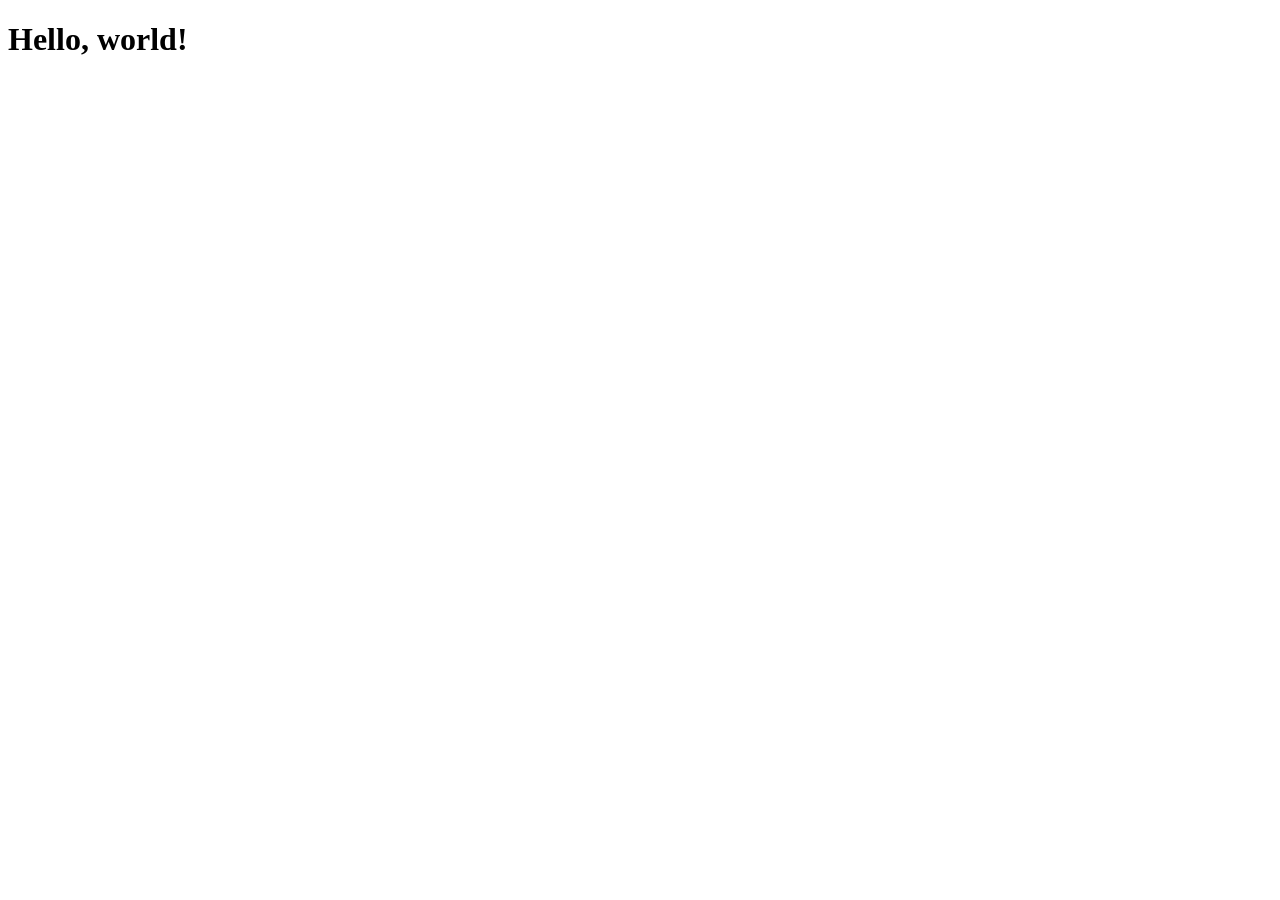
==== index.html @ 9f408a80 "first commit" ====
<!DOCTYPE html>
<html lang="en">
<head>
  <meta charset="UTF-8" />
  <meta name="viewport" content="width=device-width, initial-scale=1.0" />
  <title>My Website</title>
</head>
<body>
  <h1>Hello, world!</h1>
</body>
</html>
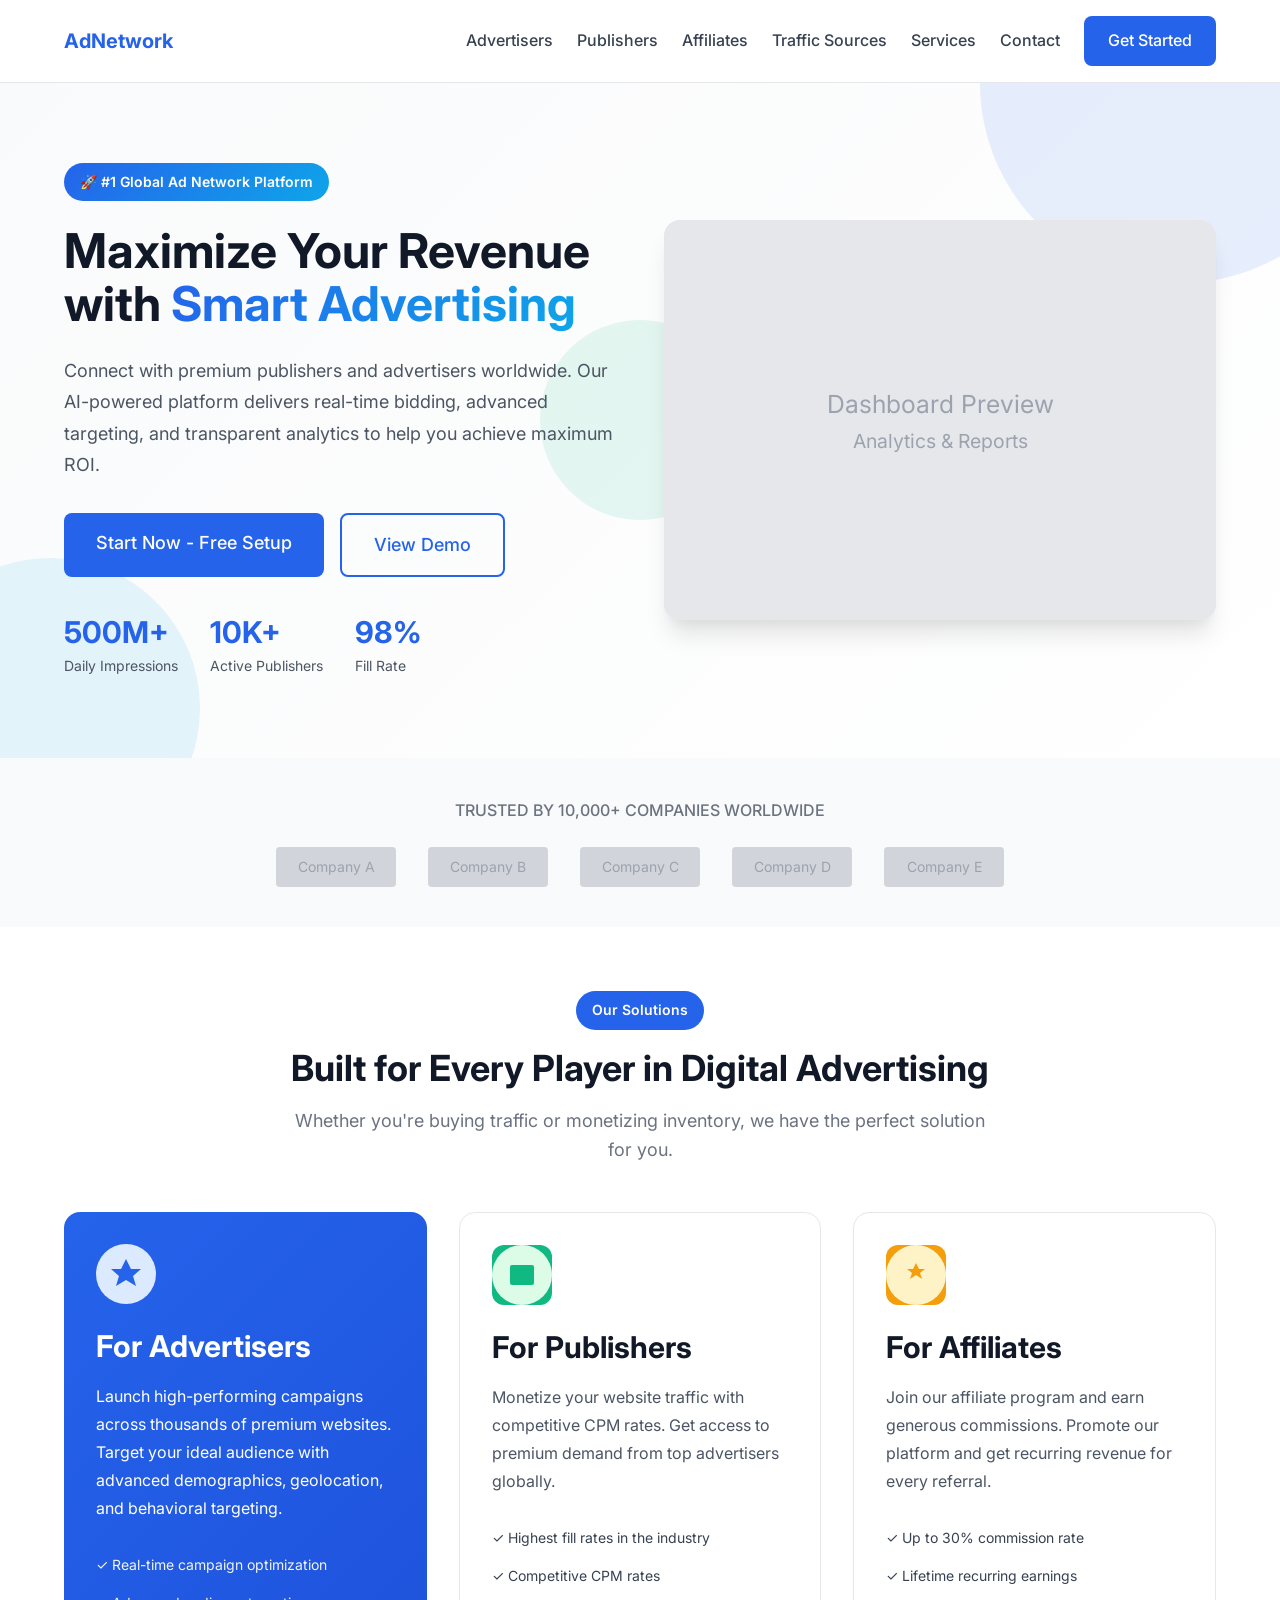
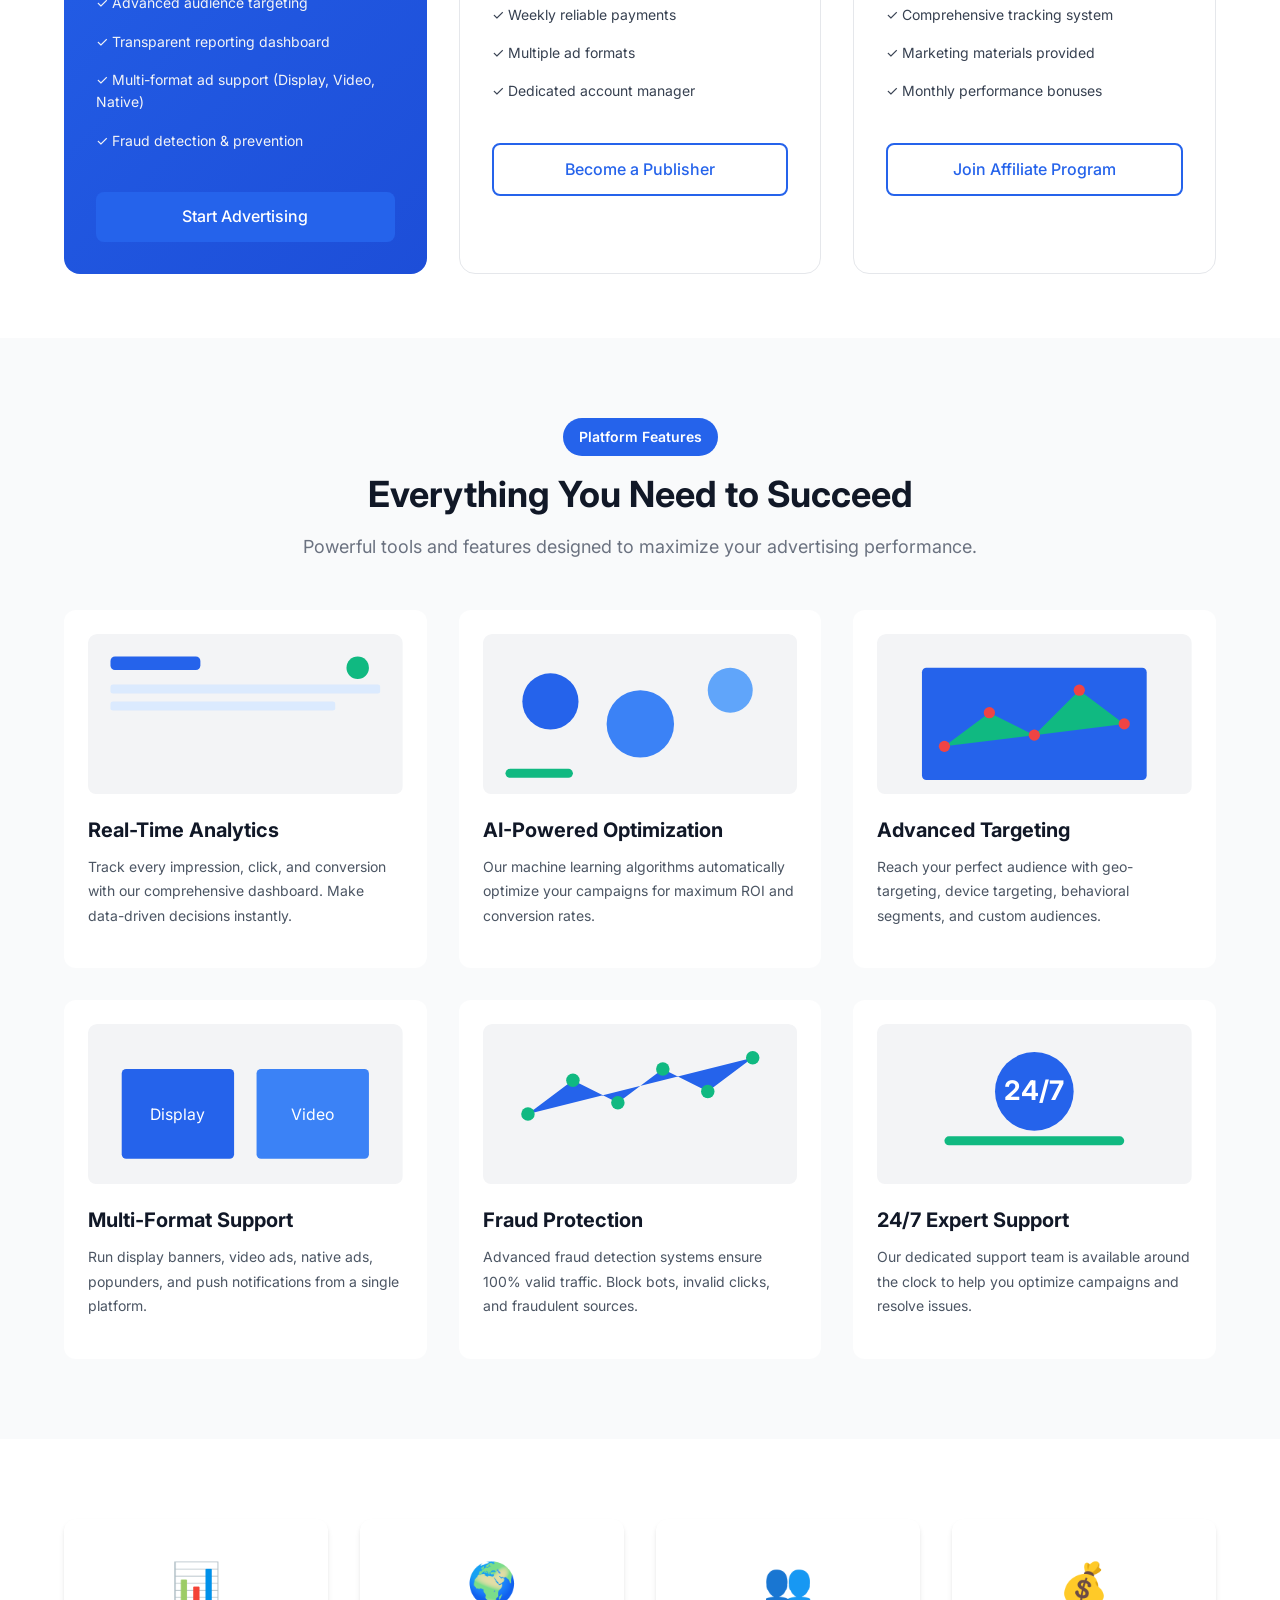
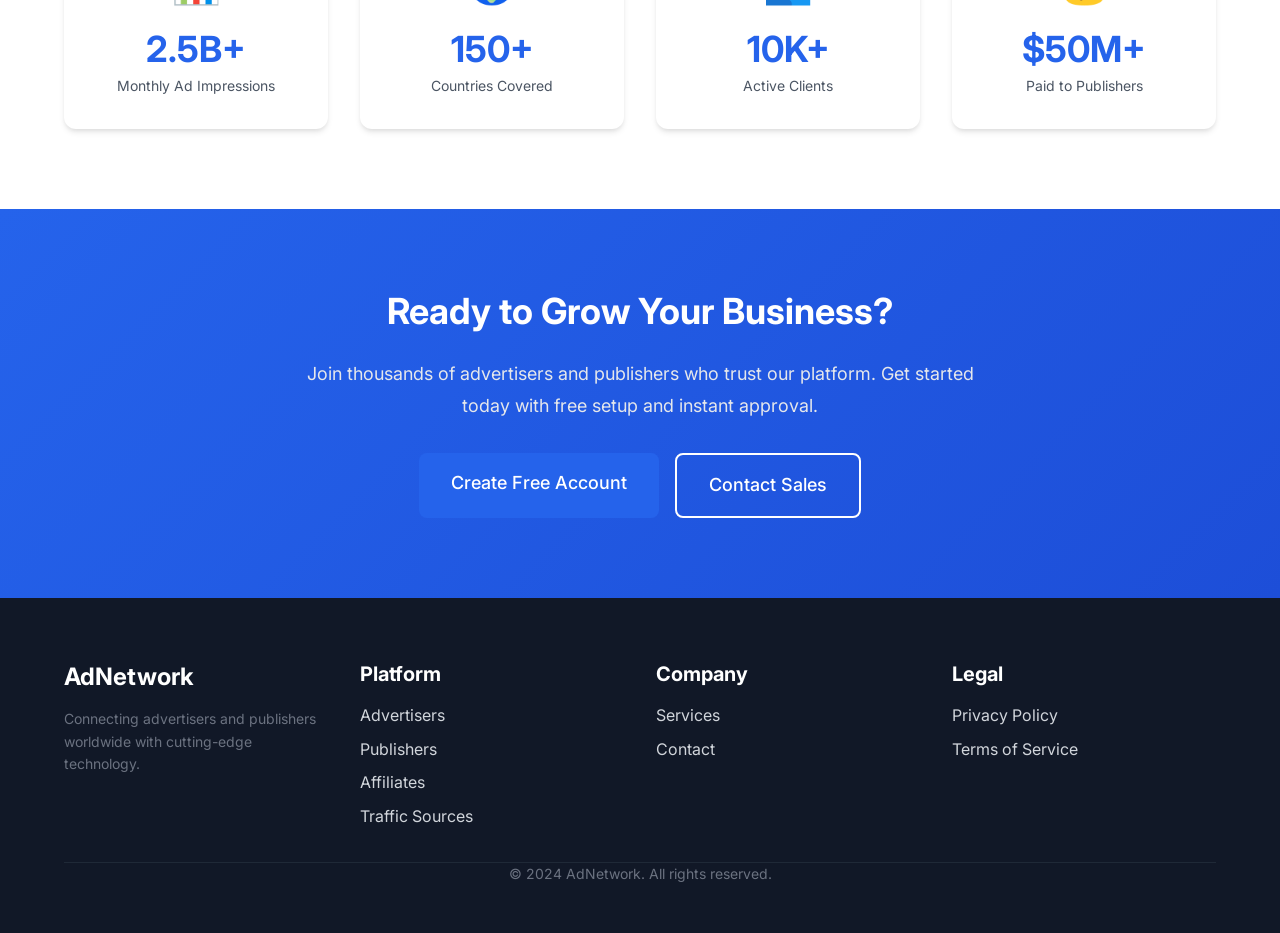
==== commit 7e33c3c9: "Initial project setup with global design system and responsive foundation - Created assets/css/style" ====
--- a/index.html
+++ b/index.html
@@ -3,9 +3,415 @@
 <head>
   <meta charset="UTF-8" />
   <meta name="viewport" content="width=device-width, initial-scale=1.0" />
-  <title>My Website</title>
+  <meta name="description" content="Ad Network - Connect Advertisers, Publishers, Affiliates, and Traffic Sources" />
+  <title>Ad Network - Premium Advertising Platform</title>
+  
+  <!-- Stylesheets -->
+  <link rel="stylesheet" href="assets/css/style.css" />
+  <link rel="stylesheet" href="assets/css/responsive.css" />
+  
+  <!-- Google Fonts -->
+  <link rel="preconnect" href="https://fonts.googleapis.com" />
+  <link rel="preconnect" href="https://fonts.gstatic.com" crossorigin />
+  <link href="https://fonts.googleapis.com/css2?family=Inter:wght@400;500;600;700&display=swap" rel="stylesheet" />
 </head>
 <body>
-  <h1>Hello, world!</h1>
+  <!-- Navigation -->
+  <header class="navbar">
+    <div class="container">
+      <a href="index.html" class="navbar-brand">AdNetwork</a>
+      
+      <button class="navbar-toggle" aria-label="Toggle navigation" aria-expanded="false">
+        <span></span>
+        <span></span>
+        <span></span>
+      </button>
+      
+      <nav class="navbar-menu" id="navbar-menu">
+        <a href="pages/advertiser.html" class="navbar-link">Advertisers</a>
+        <a href="pages/publisher.html" class="navbar-link">Publishers</a>
+        <a href="pages/affiliate.html" class="navbar-link">Affiliates</a>
+        <a href="pages/traffic-sources.html" class="navbar-link">Traffic Sources</a>
+        <a href="pages/services.html" class="navbar-link">Services</a>
+        <a href="pages/contact.html" class="navbar-link">Contact</a>
+        <a href="#" class="btn btn-primary">Get Started</a>
+      </nav>
+    </div>
+  </header>
+
+  <!-- Main Content -->
+  <main>
+    <!-- Hero Section -->
+    <section class="hero-section">
+      <div class="container">
+        <div class="hero-content">
+          <div class="hero-text">
+            <span class="hero-badge">🚀 #1 Global Ad Network Platform</span>
+            <h1>Maximize Your Revenue with <span class="text-gradient">Smart Advertising</span></h1>
+            <p class="hero-description">
+              Connect with premium publishers and advertisers worldwide. Our AI-powered platform 
+              delivers real-time bidding, advanced targeting, and transparent analytics to help 
+              you achieve maximum ROI.
+            </p>
+            <div class="hero-cta">
+              <a href="#get-started" class="btn btn-primary btn-lg">Start Now - Free Setup</a>
+              <a href="#learn-more" class="btn btn-outline btn-lg">View Demo</a>
+            </div>
+            <div class="hero-stats">
+              <div class="stat-item">
+                <span class="stat-number">500M+</span>
+                <span class="stat-label">Daily Impressions</span>
+              </div>
+              <div class="stat-item">
+                <span class="stat-number">10K+</span>
+                <span class="stat-label">Active Publishers</span>
+              </div>
+              <div class="stat-item">
+                <span class="stat-number">98%</span>
+                <span class="stat-label">Fill Rate</span>
+              </div>
+            </div>
+          </div>
+          <div class="hero-image">
+            <div class="image-placeholder hero-placeholder">
+              <svg viewBox="0 0 400 300" xmlns="http://www.w3.org/2000/svg">
+                <rect fill="#E5E7EB" width="400" height="300"/>
+                <text fill="#9CA3AF" font-family="Inter, sans-serif" font-size="18" text-anchor="middle" x="200" y="140">Dashboard Preview</text>
+                <text fill="#9CA3AF" font-family="Inter, sans-serif" font-size="14" text-anchor="middle" x="200" y="165">Analytics & Reports</text>
+              </svg>
+            </div>
+          </div>
+        </div>
+      </div>
+      <div class="hero-background-shapes">
+        <div class="shape shape-1"></div>
+        <div class="shape shape-2"></div>
+        <div class="shape shape-3"></div>
+      </div>
+    </section>
+
+    <!-- Trusted By Section -->
+    <section class="section section-sm bg-light">
+      <div class="container">
+        <p class="text-center text-muted mb-6 font-medium">TRUSTED BY 10,000+ COMPANIES WORLDWIDE</p>
+        <div class="logos-grid">
+          <div class="logo-placeholder">
+            <svg viewBox="0 0 120 40" xmlns="http://www.w3.org/2000/svg">
+              <rect fill="#D1D5DB" width="120" height="40" rx="4"/>
+              <text fill="#9CA3AF" font-family="Inter, sans-serif" font-size="14" text-anchor="middle" x="60" y="25">Company A</text>
+            </svg>
+          </div>
+          <div class="logo-placeholder">
+            <svg viewBox="0 0 120 40" xmlns="http://www.w3.org/2000/svg">
+              <rect fill="#D1D5DB" width="120" height="40" rx="4"/>
+              <text fill="#9CA3AF" font-family="Inter, sans-serif" font-size="14" text-anchor="middle" x="60" y="25">Company B</text>
+            </svg>
+          </div>
+          <div class="logo-placeholder">
+            <svg viewBox="0 0 120 40" xmlns="http://www.w3.org/2000/svg">
+              <rect fill="#D1D5DB" width="120" height="40" rx="4"/>
+              <text fill="#9CA3AF" font-family="Inter, sans-serif" font-size="14" text-anchor="middle" x="60" y="25">Company C</text>
+            </svg>
+          </div>
+          <div class="logo-placeholder">
+            <svg viewBox="0 0 120 40" xmlns="http://www.w3.org/2000/svg">
+              <rect fill="#D1D5DB" width="120" height="40" rx="4"/>
+              <text fill="#9CA3AF" font-family="Inter, sans-serif" font-size="14" text-anchor="middle" x="60" y="25">Company D</text>
+            </svg>
+          </div>
+          <div class="logo-placeholder">
+            <svg viewBox="0 0 120 40" xmlns="http://www.w3.org/2000/svg">
+              <rect fill="#D1D5DB" width="120" height="40" rx="4"/>
+              <text fill="#9CA3AF" font-family="Inter, sans-serif" font-size="14" text-anchor="middle" x="60" y="25">Company E</text>
+            </svg>
+          </div>
+        </div>
+      </div>
+    </section>
+
+    <!-- Solutions Cards Section -->
+    <section class="section" id="solutions">
+      <div class="container">
+        <div class="section-header text-center">
+          <span class="section-badge">Our Solutions</span>
+          <h2>Built for Every Player in Digital Advertising</h2>
+          <p class="section-description text-muted text-large">
+            Whether you're buying traffic or monetizing inventory, we have the perfect solution for you.
+          </p>
+        </div>
+
+        <div class="solutions-grid">
+          <!-- Advertiser Card -->
+          <div class="solution-card card-featured">
+            <div class="card-icon">
+              <div class="icon-placeholder">
+                <svg viewBox="0 0 60 60" xmlns="http://www.w3.org/2000/svg">
+                  <circle fill="#DBEAFE" cx="30" cy="30" r="30"/>
+                  <path fill="#2563EB" d="M30 15L35 25L45 25L37 32L40 42L30 36L20 42L23 32L15 25L25 25Z"/>
+                </svg>
+              </div>
+            </div>
+            <h3>For Advertisers</h3>
+            <p class="card-description">
+              Launch high-performing campaigns across thousands of premium websites. 
+              Target your ideal audience with advanced demographics, geolocation, and behavioral targeting.
+            </p>
+            <ul class="card-features">
+              <li>✓ Real-time campaign optimization</li>
+              <li>✓ Advanced audience targeting</li>
+              <li>✓ Transparent reporting dashboard</li>
+              <li>✓ Multi-format ad support (Display, Video, Native)</li>
+              <li>✓ Fraud detection & prevention</li>
+            </ul>
+            <a href="pages/advertiser.html" class="btn btn-primary btn-block">Start Advertising</a>
+          </div>
+
+          <!-- Publisher Card -->
+          <div class="solution-card">
+            <div class="card-icon">
+              <div class="icon-placeholder icon-secondary">
+                <svg viewBox="0 0 60 60" xmlns="http://www.w3.org/2000/svg">
+                  <circle fill="#DCFCE7" cx="30" cy="30" r="30"/>
+                  <rect fill="#10B981" x="18" y="20" width="24" height="20" rx="2"/>
+                </svg>
+              </div>
+            </div>
+            <h3>For Publishers</h3>
+            <p class="card-description">
+              Monetize your website traffic with competitive CPM rates. 
+              Get access to premium demand from top advertisers globally.
+            </p>
+            <ul class="card-features">
+              <li>✓ Highest fill rates in the industry</li>
+              <li>✓ Competitive CPM rates</li>
+              <li>✓ Weekly reliable payments</li>
+              <li>✓ Multiple ad formats</li>
+              <li>✓ Dedicated account manager</li>
+            </ul>
+            <a href="pages/publisher.html" class="btn btn-outline btn-block">Become a Publisher</a>
+          </div>
+
+          <!-- Affiliate Card -->
+          <div class="solution-card">
+            <div class="card-icon">
+              <div class="icon-placeholder icon-accent">
+                <svg viewBox="0 0 60 60" xmlns="http://www.w3.org/2000/svg">
+                  <circle fill="#FEF3C7" cx="30" cy="30" r="30"/>
+                  <path fill="#F59E0B" d="M30 18L33 24L39 24L34 28L36 34L30 30L24 34L26 28L21 24L27 24Z"/>
+                </svg>
+              </div>
+            </div>
+            <h3>For Affiliates</h3>
+            <p class="card-description">
+              Join our affiliate program and earn generous commissions. 
+              Promote our platform and get recurring revenue for every referral.
+            </p>
+            <ul class="card-features">
+              <li>✓ Up to 30% commission rate</li>
+              <li>✓ Lifetime recurring earnings</li>
+              <li>✓ Comprehensive tracking system</li>
+              <li>✓ Marketing materials provided</li>
+              <li>✓ Monthly performance bonuses</li>
+            </ul>
+            <a href="pages/affiliate.html" class="btn btn-outline btn-block">Join Affiliate Program</a>
+          </div>
+        </div>
+      </div>
+    </section>
+
+    <!-- Features Grid Section -->
+    <section class="section section-lg bg-light">
+      <div class="container">
+        <div class="section-header text-center">
+          <span class="section-badge">Platform Features</span>
+          <h2>Everything You Need to Succeed</h2>
+          <p class="section-description text-muted text-large">
+            Powerful tools and features designed to maximize your advertising performance.
+          </p>
+        </div>
+
+        <div class="features-grid">
+          <div class="feature-card">
+            <div class="feature-image-placeholder">
+              <svg viewBox="0 0 280 160" xmlns="http://www.w3.org/2000/svg">
+                <rect fill="#F3F4F6" width="280" height="160" rx="8"/>
+                <rect fill="#2563EB" x="20" y="20" width="80" height="12" rx="4"/>
+                <rect fill="#DBEAFE" x="20" y="45" width="240" height="8" rx="2"/>
+                <rect fill="#DBEAFE" x="20" y="60" width="200" height="8" rx="2"/>
+                <circle fill="#10B981" cx="240" cy="30" r="10"/>
+              </svg>
+            </div>
+            <h4>Real-Time Analytics</h4>
+            <p>Track every impression, click, and conversion with our comprehensive dashboard. Make data-driven decisions instantly.</p>
+          </div>
+
+          <div class="feature-card">
+            <div class="feature-image-placeholder">
+              <svg viewBox="0 0 280 160" xmlns="http://www.w3.org/2000/svg">
+                <rect fill="#F3F4F6" width="280" height="160" rx="8"/>
+                <circle fill="#2563EB" cx="60" cy="60" r="25"/>
+                <circle fill="#3B82F6" cx="140" cy="80" r="30"/>
+                <circle fill="#60A5FA" cx="220" cy="50" r="20"/>
+                <rect fill="#10B981" x="20" y="120" width="60" height="8" rx="4"/>
+              </svg>
+            </div>
+            <h4>AI-Powered Optimization</h4>
+            <p>Our machine learning algorithms automatically optimize your campaigns for maximum ROI and conversion rates.</p>
+          </div>
+
+          <div class="feature-card">
+            <div class="feature-image-placeholder">
+              <svg viewBox="0 0 280 160" xmlns="http://www.w3.org/2000/svg">
+                <rect fill="#F3F4F6" width="280" height="160" rx="8"/>
+                <rect fill="#2563EB" x="40" y="30" width="200" height="100" rx="4"/>
+                <path fill="#10B981" d="M60 100L100 70L140 90L180 50L220 80"/>
+                <circle fill="#EF4444" cx="60" cy="100" r="5"/>
+                <circle fill="#EF4444" cx="100" cy="70" r="5"/>
+                <circle fill="#EF4444" cx="140" cy="90" r="5"/>
+                <circle fill="#EF4444" cx="180" cy="50" r="5"/>
+                <circle fill="#EF4444" cx="220" cy="80" r="5"/>
+              </svg>
+            </div>
+            <h4>Advanced Targeting</h4>
+            <p>Reach your perfect audience with geo-targeting, device targeting, behavioral segments, and custom audiences.</p>
+          </div>
+
+          <div class="feature-card">
+            <div class="feature-image-placeholder">
+              <svg viewBox="0 0 280 160" xmlns="http://www.w3.org/2000/svg">
+                <rect fill="#F3F4F6" width="280" height="160" rx="8"/>
+                <rect fill="#2563EB" x="30" y="40" width="100" height="80" rx="4"/>
+                <rect fill="#3B82F6" x="150" y="40" width="100" height="80" rx="4"/>
+                <text fill="#FFFFFF" font-family="Inter, sans-serif" font-size="14" text-anchor="middle" x="80" y="85">Display</text>
+                <text fill="#FFFFFF" font-family="Inter, sans-serif" font-size="14" text-anchor="middle" x="200" y="85">Video</text>
+              </svg>
+            </div>
+            <h4>Multi-Format Support</h4>
+            <p>Run display banners, video ads, native ads, popunders, and push notifications from a single platform.</p>
+          </div>
+
+          <div class="feature-card">
+            <div class="feature-image-placeholder">
+              <svg viewBox="0 0 280 160" xmlns="http://www.w3.org/2000/svg">
+                <rect fill="#F3F4F6" width="280" height="160" rx="8"/>
+                <path fill="#2563EB" d="M40 80L80 50L120 70L160 40L200 60L240 30"/>
+                <circle fill="#10B981" cx="40" cy="80" r="6"/>
+                <circle fill="#10B981" cx="80" cy="50" r="6"/>
+                <circle fill="#10B981" cx="120" cy="70" r="6"/>
+                <circle fill="#10B981" cx="160" cy="40" r="6"/>
+                <circle fill="#10B981" cx="200" cy="60" r="6"/>
+                <circle fill="#10B981" cx="240" cy="30" r="6"/>
+              </svg>
+            </div>
+            <h4>Fraud Protection</h4>
+            <p>Advanced fraud detection systems ensure 100% valid traffic. Block bots, invalid clicks, and fraudulent sources.</p>
+          </div>
+
+          <div class="feature-card">
+            <div class="feature-image-placeholder">
+              <svg viewBox="0 0 280 160" xmlns="http://www.w3.org/2000/svg">
+                <rect fill="#F3F4F6" width="280" height="160" rx="8"/>
+                <circle fill="#2563EB" cx="140" cy="60" r="35"/>
+                <text fill="#FFFFFF" font-family="Inter, sans-serif" font-size="24" font-weight="bold" text-anchor="middle" x="140" y="68">24/7</text>
+                <rect fill="#10B981" x="60" y="100" width="160" height="8" rx="4"/>
+              </svg>
+            </div>
+            <h4>24/7 Expert Support</h4>
+            <p>Our dedicated support team is available around the clock to help you optimize campaigns and resolve issues.</p>
+          </div>
+        </div>
+      </div>
+    </section>
+
+    <!-- Stats Section -->
+    <section class="section section-lg">
+      <div class="container">
+        <div class="stats-container">
+          <div class="stat-card">
+            <span class="stat-icon">📊</span>
+            <span class="stat-value">2.5B+</span>
+            <span class="stat-label">Monthly Ad Impressions</span>
+          </div>
+          <div class="stat-card">
+            <span class="stat-icon">🌍</span>
+            <span class="stat-value">150+</span>
+            <span class="stat-label">Countries Covered</span>
+          </div>
+          <div class="stat-card">
+            <span class="stat-icon">👥</span>
+            <span class="stat-value">10K+</span>
+            <span class="stat-label">Active Clients</span>
+          </div>
+          <div class="stat-card">
+            <span class="stat-icon">💰</span>
+            <span class="stat-value">$50M+</span>
+            <span class="stat-label">Paid to Publishers</span>
+          </div>
+        </div>
+      </div>
+    </section>
+
+    <!-- CTA Section -->
+    <section class="section section-lg cta-section">
+      <div class="container">
+        <div class="cta-content">
+          <h2>Ready to Grow Your Business?</h2>
+          <p class="cta-description">
+            Join thousands of advertisers and publishers who trust our platform. 
+            Get started today with free setup and instant approval.
+          </p>
+          <div class="cta-buttons">
+            <a href="#signup" class="btn btn-primary btn-lg">Create Free Account</a>
+            <a href="#contact" class="btn btn-outline-light btn-lg">Contact Sales</a>
+          </div>
+        </div>
+      </div>
+    </section>
+  </main>
+
+  <!-- Footer -->
+  <footer class="footer">
+    <div class="container">
+      <div class="d-grid" style="grid-template-columns: repeat(auto-fit, minmax(200px, 1fr)); gap: var(--spacing-8);">
+        <div>
+          <h4 style="color: var(--color-white);">AdNetwork</h4>
+          <p class="text-small text-muted">Connecting advertisers and publishers worldwide with cutting-edge technology.</p>
+        </div>
+        
+        <div>
+          <h5 style="color: var(--color-white);">Platform</h5>
+          <ul class="d-flex flex-column gap-2">
+            <li><a href="pages/advertiser.html">Advertisers</a></li>
+            <li><a href="pages/publisher.html">Publishers</a></li>
+            <li><a href="pages/affiliate.html">Affiliates</a></li>
+            <li><a href="pages/traffic-sources.html">Traffic Sources</a></li>
+          </ul>
+        </div>
+        
+        <div>
+          <h5 style="color: var(--color-white);">Company</h5>
+          <ul class="d-flex flex-column gap-2">
+            <li><a href="pages/services.html">Services</a></li>
+            <li><a href="pages/contact.html">Contact</a></li>
+          </ul>
+        </div>
+        
+        <div>
+          <h5 style="color: var(--color-white);">Legal</h5>
+          <ul class="d-flex flex-column gap-2">
+            <li><a href="#">Privacy Policy</a></li>
+            <li><a href="#">Terms of Service</a></li>
+          </ul>
+        </div>
+      </div>
+      
+      <div class="mt-8 pt-6" style="border-top: 1px solid var(--color-gray-800);">
+        <p class="text-small text-muted text-center">&copy; 2024 AdNetwork. All rights reserved.</p>
+      </div>
+    </div>
+  </footer>
+
+  <!-- JavaScript -->
+  <script src="assets/js/main.js"></script>
 </body>
 </html>
--- a/assets/css/style.css
+++ b/assets/css/style.css
@@ -0,0 +1,1010 @@
+/* =============================================
+   CSS Variables - Design System
+   ============================================= */
+:root {
+  /* Color Palette */
+  --color-primary: #2563eb;
+  --color-primary-dark: #1d4ed8;
+  --color-primary-light: #3b82f6;
+  
+  --color-secondary: #0ea5e9;
+  --color-secondary-dark: #0284c7;
+  --color-secondary-light: #38bdf8;
+  
+  --color-accent: #10b981;
+  --color-accent-dark: #059669;
+  
+  /* Neutrals */
+  --color-white: #ffffff;
+  --color-gray-50: #f9fafb;
+  --color-gray-100: #f3f4f6;
+  --color-gray-200: #e5e7eb;
+  --color-gray-300: #d1d5db;
+  --color-gray-400: #9ca3af;
+  --color-gray-500: #6b7280;
+  --color-gray-600: #4b5563;
+  --color-gray-700: #374151;
+  --color-gray-800: #1f2937;
+  --color-gray-900: #111827;
+  --color-black: #000000;
+  
+  /* Semantic Colors */
+  --color-success: #10b981;
+  --color-warning: #f59e0b;
+  --color-error: #ef4444;
+  --color-info: #3b82f6;
+  
+  /* Typography */
+  --font-family-base: 'Inter', -apple-system, BlinkMacSystemFont, 'Segoe UI', Roboto, Oxygen, Ubuntu, Cantarell, sans-serif;
+  --font-family-heading: 'Inter', -apple-system, BlinkMacSystemFont, 'Segoe UI', Roboto, Oxygen, Ubuntu, Cantarell, sans-serif;
+  
+  --font-size-xs: 0.75rem;      /* 12px */
+  --font-size-sm: 0.875rem;     /* 14px */
+  --font-size-base: 1rem;       /* 16px */
+  --font-size-lg: 1.125rem;     /* 18px */
+  --font-size-xl: 1.25rem;      /* 20px */
+  --font-size-2xl: 1.5rem;      /* 24px */
+  --font-size-3xl: 1.875rem;    /* 30px */
+  --font-size-4xl: 2.25rem;     /* 36px */
+  --font-size-5xl: 3rem;        /* 48px */
+  
+  --font-weight-normal: 400;
+  --font-weight-medium: 500;
+  --font-weight-semibold: 600;
+  --font-weight-bold: 700;
+  
+  --line-height-tight: 1.25;
+  --line-height-base: 1.6;
+  --line-height-relaxed: 1.75;
+  
+  /* Spacing */
+  --spacing-0: 0;
+  --spacing-1: 0.25rem;   /* 4px */
+  --spacing-2: 0.5rem;    /* 8px */
+  --spacing-3: 0.75rem;   /* 12px */
+  --spacing-4: 1rem;      /* 16px */
+  --spacing-5: 1.25rem;   /* 20px */
+  --spacing-6: 1.5rem;    /* 24px */
+  --spacing-8: 2rem;      /* 32px */
+  --spacing-10: 2.5rem;   /* 40px */
+  --spacing-12: 3rem;     /* 48px */
+  --spacing-16: 4rem;     /* 64px */
+  --spacing-20: 5rem;     /* 80px */
+  --spacing-24: 6rem;     /* 96px */
+  
+  /* Layout */
+  --container-max-width: 1200px;
+  --container-padding: var(--spacing-6);
+  
+  /* Border Radius */
+  --radius-sm: 0.25rem;
+  --radius-md: 0.5rem;
+  --radius-lg: 0.75rem;
+  --radius-xl: 1rem;
+  --radius-full: 9999px;
+  
+  /* Shadows */
+  --shadow-sm: 0 1px 2px 0 rgba(0, 0, 0, 0.05);
+  --shadow-md: 0 4px 6px -1px rgba(0, 0, 0, 0.1), 0 2px 4px -1px rgba(0, 0, 0, 0.06);
+  --shadow-lg: 0 10px 15px -3px rgba(0, 0, 0, 0.1), 0 4px 6px -2px rgba(0, 0, 0, 0.05);
+  --shadow-xl: 0 20px 25px -5px rgba(0, 0, 0, 0.1), 0 10px 10px -5px rgba(0, 0, 0, 0.04);
+  
+  /* Transitions */
+  --transition-fast: 150ms ease;
+  --transition-base: 300ms ease;
+  --transition-slow: 500ms ease;
+  
+  /* Z-index */
+  --z-dropdown: 100;
+  --z-sticky: 200;
+  --z-fixed: 300;
+  --z-modal-backdrop: 400;
+  --z-modal: 500;
+  --z-tooltip: 600;
+}
+
+/* =============================================
+   Modern CSS Reset
+   ============================================= */
+*,
+*::before,
+*::after {
+  box-sizing: border-box;
+  margin: 0;
+  padding: 0;
+}
+
+html {
+  font-size: 16px;
+  -webkit-font-smoothing: antialiased;
+  -moz-osx-font-smoothing: grayscale;
+  scroll-behavior: smooth;
+}
+
+body {
+  font-family: var(--font-family-base);
+  font-size: var(--font-size-base);
+  line-height: var(--line-height-base);
+  color: var(--color-gray-800);
+  background-color: var(--color-white);
+  min-height: 100vh;
+  text-rendering: optimizeLegibility;
+}
+
+img,
+picture,
+video,
+canvas,
+svg {
+  display: block;
+  max-width: 100%;
+  height: auto;
+}
+
+input,
+button,
+textarea,
+select {
+  font: inherit;
+  color: inherit;
+}
+
+button {
+  cursor: pointer;
+  background: none;
+  border: none;
+}
+
+a {
+  text-decoration: none;
+  color: inherit;
+}
+
+ul,
+ol {
+  list-style: none;
+}
+
+table {
+  border-collapse: collapse;
+  border-spacing: 0;
+}
+
+/* =============================================
+   Container & Section Utilities
+   ============================================= */
+.container {
+  width: 100%;
+  max-width: var(--container-max-width);
+  margin-left: auto;
+  margin-right: auto;
+  padding-left: var(--container-padding);
+  padding-right: var(--container-padding);
+}
+
+.container-fluid {
+  width: 100%;
+  padding-left: var(--container-padding);
+  padding-right: var(--container-padding);
+}
+
+.section {
+  padding-top: var(--spacing-16);
+  padding-bottom: var(--spacing-16);
+}
+
+.section-sm {
+  padding-top: var(--spacing-10);
+  padding-bottom: var(--spacing-10);
+}
+
+.section-lg {
+  padding-top: var(--spacing-20);
+  padding-bottom: var(--spacing-20);
+}
+
+/* =============================================
+   Typography Utilities
+   ============================================= */
+h1, h2, h3, h4, h5, h6 {
+  font-family: var(--font-family-heading);
+  font-weight: var(--font-weight-bold);
+  line-height: var(--line-height-tight);
+  color: var(--color-gray-900);
+  margin-bottom: var(--spacing-4);
+}
+
+h1 {
+  font-size: var(--font-size-5xl);
+}
+
+h2 {
+  font-size: var(--font-size-4xl);
+}
+
+h3 {
+  font-size: var(--font-size-3xl);
+}
+
+h4 {
+  font-size: var(--font-size-2xl);
+}
+
+h5 {
+  font-size: var(--font-size-xl);
+}
+
+h6 {
+  font-size: var(--font-size-lg);
+}
+
+p {
+  margin-bottom: var(--spacing-4);
+  color: var(--color-gray-600);
+}
+
+a {
+  color: var(--color-primary);
+  transition: color var(--transition-fast);
+}
+
+a:hover {
+  color: var(--color-primary-dark);
+}
+
+.text-center {
+  text-align: center;
+}
+
+.text-left {
+  text-align: left;
+}
+
+.text-right {
+  text-align: right;
+}
+
+.text-small {
+  font-size: var(--font-size-sm);
+}
+
+.text-large {
+  font-size: var(--font-size-lg);
+}
+
+.text-muted {
+  color: var(--color-gray-500);
+}
+
+.text-primary {
+  color: var(--color-primary);
+}
+
+.font-bold {
+  font-weight: var(--font-weight-bold);
+}
+
+.font-semibold {
+  font-weight: var(--font-weight-semibold);
+}
+
+.font-medium {
+  font-weight: var(--font-weight-medium);
+}
+
+/* =============================================
+   Display & Visibility Utilities
+   ============================================= */
+.d-none {
+  display: none;
+}
+
+.d-block {
+  display: block;
+}
+
+.d-flex {
+  display: flex;
+}
+
+.d-grid {
+  display: grid;
+}
+
+.flex-column {
+  flex-direction: column;
+}
+
+.flex-row {
+  flex-direction: row;
+}
+
+.justify-center {
+  justify-content: center;
+}
+
+.justify-between {
+  justify-content: space-between;
+}
+
+.align-center {
+  align-items: center;
+}
+
+.gap-2 {
+  gap: var(--spacing-2);
+}
+
+.gap-4 {
+  gap: var(--spacing-4);
+}
+
+.gap-6 {
+  gap: var(--spacing-6);
+}
+
+/* =============================================
+   Spacing Utilities
+   ============================================= */
+.mt-0 { margin-top: var(--spacing-0); }
+.mt-2 { margin-top: var(--spacing-2); }
+.mt-4 { margin-top: var(--spacing-4); }
+.mt-6 { margin-top: var(--spacing-6); }
+.mt-8 { margin-top: var(--spacing-8); }
+
+.mb-0 { margin-bottom: var(--spacing-0); }
+.mb-2 { margin-bottom: var(--spacing-2); }
+.mb-4 { margin-bottom: var(--spacing-4); }
+.mb-6 { margin-bottom: var(--spacing-6); }
+.mb-8 { margin-bottom: var(--spacing-8); }
+
+.p-0 { padding: var(--spacing-0); }
+.p-2 { padding: var(--spacing-2); }
+.p-4 { padding: var(--spacing-4); }
+.p-6 { padding: var(--spacing-6); }
+.p-8 { padding: var(--spacing-8); }
+
+/* =============================================
+   Navigation Styles
+   ============================================= */
+.navbar {
+  position: sticky;
+  top: 0;
+  z-index: var(--z-sticky);
+  background-color: var(--color-white);
+  border-bottom: 1px solid var(--color-gray-200);
+  padding: var(--spacing-4) 0;
+}
+
+.navbar .container {
+  display: flex;
+  justify-content: space-between;
+  align-items: center;
+}
+
+.navbar-brand {
+  font-size: var(--font-size-xl);
+  font-weight: var(--font-weight-bold);
+  color: var(--color-primary);
+}
+
+.navbar-menu {
+  display: flex;
+  gap: var(--spacing-6);
+  align-items: center;
+}
+
+.navbar-link {
+  font-weight: var(--font-weight-medium);
+  color: var(--color-gray-700);
+  transition: color var(--transition-fast);
+}
+
+.navbar-link:hover {
+  color: var(--color-primary);
+}
+
+.navbar-toggle {
+  display: none;
+  flex-direction: column;
+  gap: 4px;
+  padding: var(--spacing-2);
+  cursor: pointer;
+}
+
+.navbar-toggle span {
+  display: block;
+  width: 24px;
+  height: 2px;
+  background-color: var(--color-gray-800);
+  transition: all var(--transition-fast);
+}
+
+/* Mobile Navigation */
+@media (max-width: 768px) {
+  .navbar-toggle {
+    display: flex;
+  }
+  
+  .navbar-menu {
+    position: fixed;
+    top: 60px;
+    left: 0;
+    right: 0;
+    background-color: var(--color-white);
+    flex-direction: column;
+    padding: var(--spacing-4);
+    border-bottom: 1px solid var(--color-gray-200);
+    box-shadow: var(--shadow-md);
+    display: none;
+  }
+  
+  .navbar-menu.active {
+    display: flex;
+  }
+}
+
+/* =============================================
+   Footer Styles
+   ============================================= */
+.footer {
+  background-color: var(--color-gray-900);
+  color: var(--color-gray-300);
+  padding: var(--spacing-16) 0 var(--spacing-8);
+}
+
+.footer a {
+  color: var(--color-gray-300);
+}
+
+.footer a:hover {
+  color: var(--color-white);
+}
+
+/* =============================================
+   Button Utilities
+   ============================================= */
+.btn {
+  display: inline-block;
+  padding: var(--spacing-3) var(--spacing-6);
+  font-weight: var(--font-weight-medium);
+  text-align: center;
+  border-radius: var(--radius-md);
+  transition: all var(--transition-fast);
+  cursor: pointer;
+  border: none;
+}
+
+.btn-primary {
+  background-color: var(--color-primary);
+  color: var(--color-white);
+}
+
+.btn-primary:hover {
+  background-color: var(--color-primary-dark);
+  color: var(--color-white);
+}
+
+.btn-secondary {
+  background-color: var(--color-secondary);
+  color: var(--color-white);
+}
+
+.btn-secondary:hover {
+  background-color: var(--color-secondary-dark);
+  color: var(--color-white);
+}
+
+.btn-outline {
+  background-color: transparent;
+  border: 2px solid var(--color-primary);
+  color: var(--color-primary);
+}
+
+.btn-outline:hover {
+  background-color: var(--color-primary);
+  color: var(--color-white);
+}
+
+/* =============================================
+   Button Size Variants
+   ============================================= */
+.btn-lg {
+  padding: var(--spacing-4) var(--spacing-8);
+  font-size: var(--font-size-lg);
+}
+
+.btn-block {
+  display: block;
+  width: 100%;
+}
+
+.btn-outline-light {
+  background-color: transparent;
+  border: 2px solid var(--color-white);
+  color: var(--color-white);
+}
+
+.btn-outline-light:hover {
+  background-color: var(--color-white);
+  color: var(--color-gray-900);
+}
+
+/* =============================================
+   Background Utilities
+   ============================================= */
+.bg-light {
+  background-color: var(--color-gray-50);
+}
+
+.bg-dark {
+  background-color: var(--color-gray-900);
+}
+
+/* =============================================
+   Section Header Styles
+   ============================================= */
+.section-header {
+  margin-bottom: var(--spacing-12);
+}
+
+.section-badge {
+  display: inline-block;
+  padding: var(--spacing-2) var(--spacing-4);
+  background-color: var(--color-primary);
+  color: var(--color-white);
+  font-size: var(--font-size-sm);
+  font-weight: var(--font-weight-semibold);
+  border-radius: var(--radius-full);
+  margin-bottom: var(--spacing-4);
+}
+
+.section-description {
+  max-width: 700px;
+  margin-left: auto;
+  margin-right: auto;
+}
+
+/* =============================================
+   Hero Section
+   ============================================= */
+.hero-section {
+  position: relative;
+  padding: var(--spacing-20) 0;
+  overflow: hidden;
+  background: linear-gradient(135deg, var(--color-gray-50) 0%, var(--color-white) 100%);
+}
+
+.hero-content {
+  display: grid;
+  grid-template-columns: 1fr 1fr;
+  gap: var(--spacing-12);
+  align-items: center;
+  position: relative;
+  z-index: 1;
+}
+
+.hero-text {
+  max-width: 600px;
+}
+
+.hero-badge {
+  display: inline-block;
+  padding: var(--spacing-2) var(--spacing-4);
+  background: linear-gradient(135deg, var(--color-primary) 0%, var(--color-secondary) 100%);
+  color: var(--color-white);
+  font-size: var(--font-size-sm);
+  font-weight: var(--font-weight-semibold);
+  border-radius: var(--radius-full);
+  margin-bottom: var(--spacing-6);
+}
+
+.hero-section h1 {
+  font-size: var(--font-size-5xl);
+  line-height: 1.1;
+  margin-bottom: var(--spacing-6);
+}
+
+.text-gradient {
+  background: linear-gradient(135deg, var(--color-primary) 0%, var(--color-secondary) 100%);
+  -webkit-background-clip: text;
+  -webkit-text-fill-color: transparent;
+  background-clip: text;
+}
+
+.hero-description {
+  font-size: var(--font-size-lg);
+  color: var(--color-gray-600);
+  margin-bottom: var(--spacing-8);
+  line-height: var(--line-height-relaxed);
+}
+
+.hero-cta {
+  display: flex;
+  gap: var(--spacing-4);
+  margin-bottom: var(--spacing-10);
+}
+
+.hero-stats {
+  display: flex;
+  gap: var(--spacing-8);
+}
+
+.stat-item {
+  display: flex;
+  flex-direction: column;
+}
+
+.stat-number {
+  font-size: var(--font-size-3xl);
+  font-weight: var(--font-weight-bold);
+  color: var(--color-primary);
+  line-height: 1;
+}
+
+.stat-label {
+  font-size: var(--font-size-sm);
+  color: var(--color-gray-500);
+  margin-top: var(--spacing-2);
+}
+
+.hero-image {
+  position: relative;
+}
+
+.image-placeholder {
+  background-color: var(--color-gray-100);
+  border-radius: var(--radius-xl);
+  overflow: hidden;
+  box-shadow: var(--shadow-xl);
+}
+
+.hero-placeholder {
+  width: 100%;
+  height: 400px;
+}
+
+.hero-background-shapes {
+  position: absolute;
+  top: 0;
+  left: 0;
+  right: 0;
+  bottom: 0;
+  pointer-events: none;
+  overflow: hidden;
+}
+
+.shape {
+  position: absolute;
+  border-radius: 50%;
+  opacity: 0.1;
+}
+
+.shape-1 {
+  width: 400px;
+  height: 400px;
+  background: var(--color-primary);
+  top: -200px;
+  right: -100px;
+}
+
+.shape-2 {
+  width: 300px;
+  height: 300px;
+  background: var(--color-secondary);
+  bottom: -100px;
+  left: -100px;
+}
+
+.shape-3 {
+  width: 200px;
+  height: 200px;
+  background: var(--color-accent);
+  top: 50%;
+  left: 50%;
+  transform: translate(-50%, -50%);
+}
+
+/* =============================================
+   Logos Grid (Trusted By Section)
+   ============================================= */
+.logos-grid {
+  display: flex;
+  justify-content: center;
+  align-items: center;
+  gap: var(--spacing-8);
+  flex-wrap: wrap;
+}
+
+.logo-placeholder {
+  width: 120px;
+  height: 40px;
+  transition: opacity var(--transition-fast);
+}
+
+.logo-placeholder:hover {
+  opacity: 0.7;
+}
+
+/* =============================================
+   Solutions Grid
+   ============================================= */
+.solutions-grid {
+  display: grid;
+  grid-template-columns: repeat(auto-fit, minmax(320px, 1fr));
+  gap: var(--spacing-8);
+}
+
+.solution-card {
+  background: var(--color-white);
+  border: 1px solid var(--color-gray-200);
+  border-radius: var(--radius-xl);
+  padding: var(--spacing-8);
+  transition: all var(--transition-base);
+}
+
+.solution-card:hover {
+  transform: translateY(-4px);
+  box-shadow: var(--shadow-xl);
+}
+
+.card-featured {
+  background: linear-gradient(135deg, var(--color-primary) 0%, var(--color-primary-dark) 100%);
+  color: var(--color-white);
+  border: none;
+}
+
+.card-featured h3,
+.card-featured p,
+.card-featured li {
+  color: var(--color-white);
+}
+
+.card-featured .btn-outline {
+  border-color: var(--color-white);
+  color: var(--color-white);
+}
+
+.card-featured .btn-outline:hover {
+  background-color: var(--color-white);
+  color: var(--color-primary);
+}
+
+.card-icon {
+  margin-bottom: var(--spacing-6);
+}
+
+.icon-placeholder {
+  width: 60px;
+  height: 60px;
+  border-radius: var(--radius-lg);
+  display: flex;
+  align-items: center;
+  justify-content: center;
+}
+
+.icon-secondary {
+  background-color: var(--color-success);
+}
+
+.icon-accent {
+  background-color: var(--color-warning);
+}
+
+.card-description {
+  color: var(--color-gray-600);
+  margin-bottom: var(--spacing-6);
+  line-height: var(--line-height-relaxed);
+}
+
+.card-features {
+  list-style: none;
+  margin-bottom: var(--spacing-8);
+}
+
+.card-features li {
+  padding: var(--spacing-2) 0;
+  color: var(--color-gray-700);
+  font-size: var(--font-size-sm);
+}
+
+.card-featured .card-features li {
+  color: var(--color-gray-100);
+}
+
+/* =============================================
+   Features Grid
+   ============================================= */
+.features-grid {
+  display: grid;
+  grid-template-columns: repeat(auto-fit, minmax(300px, 1fr));
+  gap: var(--spacing-8);
+}
+
+.feature-card {
+  background: var(--color-white);
+  border-radius: var(--radius-lg);
+  padding: var(--spacing-6);
+  transition: all var(--transition-base);
+}
+
+.feature-card:hover {
+  transform: translateY(-4px);
+  box-shadow: var(--shadow-lg);
+}
+
+.feature-image-placeholder {
+  width: 100%;
+  height: 160px;
+  margin-bottom: var(--spacing-6);
+  border-radius: var(--radius-md);
+  overflow: hidden;
+}
+
+.feature-card h4 {
+  font-size: var(--font-size-xl);
+  margin-bottom: var(--spacing-3);
+}
+
+.feature-card p {
+  font-size: var(--font-size-sm);
+  color: var(--color-gray-600);
+  line-height: var(--line-height-relaxed);
+}
+
+/* =============================================
+   Stats Section
+   ============================================= */
+.stats-container {
+  display: grid;
+  grid-template-columns: repeat(auto-fit, minmax(200px, 1fr));
+  gap: var(--spacing-8);
+}
+
+.stat-card {
+  text-align: center;
+  padding: var(--spacing-8);
+  background: var(--color-white);
+  border-radius: var(--radius-lg);
+  box-shadow: var(--shadow-md);
+  transition: all var(--transition-base);
+}
+
+.stat-card:hover {
+  transform: translateY(-4px);
+  box-shadow: var(--shadow-xl);
+}
+
+.stat-icon {
+  font-size: 2.5rem;
+  display: block;
+  margin-bottom: var(--spacing-4);
+}
+
+.stat-value {
+  display: block;
+  font-size: var(--font-size-4xl);
+  font-weight: var(--font-weight-bold);
+  color: var(--color-primary);
+  line-height: 1;
+  margin-bottom: var(--spacing-2);
+}
+
+.stat-label {
+  display: block;
+  font-size: var(--font-size-sm);
+  color: var(--color-gray-600);
+}
+
+/* =============================================
+   CTA Section
+   ============================================= */
+.cta-section {
+  background: linear-gradient(135deg, var(--color-primary) 0%, var(--color-primary-dark) 100%);
+  color: var(--color-white);
+}
+
+.cta-content {
+  text-align: center;
+  max-width: 700px;
+  margin: 0 auto;
+}
+
+.cta-section h2 {
+  color: var(--color-white);
+  font-size: var(--font-size-4xl);
+  margin-bottom: var(--spacing-6);
+}
+
+.cta-description {
+  font-size: var(--font-size-lg);
+  color: var(--color-gray-200);
+  margin-bottom: var(--spacing-8);
+  line-height: var(--line-height-relaxed);
+}
+
+.cta-buttons {
+  display: flex;
+  gap: var(--spacing-4);
+  justify-content: center;
+}
+
+/* =============================================
+   Responsive Design
+   ============================================= */
+@media (max-width: 992px) {
+  .hero-content {
+    grid-template-columns: 1fr;
+    text-align: center;
+  }
+  
+  .hero-text {
+    max-width: 100%;
+  }
+  
+  .hero-cta {
+    justify-content: center;
+  }
+  
+  .hero-stats {
+    justify-content: center;
+  }
+  
+  .hero-image {
+    order: -1;
+  }
+}
+
+@media (max-width: 768px) {
+  .hero-section {
+    padding: var(--spacing-12) 0;
+  }
+  
+  .hero-section h1 {
+    font-size: var(--font-size-3xl);
+  }
+  
+  .hero-cta {
+    flex-direction: column;
+  }
+  
+  .hero-stats {
+    flex-direction: column;
+    gap: var(--spacing-4);
+  }
+  
+  .logos-grid {
+    gap: var(--spacing-4);
+  }
+  
+  .solutions-grid {
+    grid-template-columns: 1fr;
+  }
+  
+  .features-grid {
+    grid-template-columns: 1fr;
+  }
+  
+  .stats-container {
+    grid-template-columns: repeat(2, 1fr);
+  }
+  
+  .cta-buttons {
+    flex-direction: column;
+  }
+  
+  .stat-card {
+    padding: var(--spacing-4);
+  }
+}
+
+@media (max-width: 480px) {
+  .stats-container {
+    grid-template-columns: 1fr;
+  }
+  
+  .logo-placeholder {
+    width: 100px;
+    height: 35px;
+  }
+}
--- a/assets/css/responsive.css
+++ b/assets/css/responsive.css
@@ -0,0 +1,106 @@
+/* =============================================
+   Responsive Styles
+   ============================================= */
+
+/* Tablet Breakpoint */
+@media (max-width: 1024px) {
+  :root {
+    --container-max-width: 960px;
+  }
+  
+  h1 {
+    font-size: var(--font-size-4xl);
+  }
+  
+  h2 {
+    font-size: var(--font-size-3xl);
+  }
+  
+  .section {
+    padding-top: var(--spacing-12);
+    padding-bottom: var(--spacing-12);
+  }
+}
+
+/* Mobile Breakpoint */
+@media (max-width: 768px) {
+  :root {
+    --container-max-width: 100%;
+    --container-padding: var(--spacing-4);
+  }
+  
+  html {
+    font-size: 14px;
+  }
+  
+  h1 {
+    font-size: var(--font-size-3xl);
+  }
+  
+  h2 {
+    font-size: var(--font-size-2xl);
+  }
+  
+  h3 {
+    font-size: var(--font-size-xl);
+  }
+  
+  .section {
+    padding-top: var(--spacing-10);
+    padding-bottom: var(--spacing-10);
+  }
+  
+  .section-lg {
+    padding-top: var(--spacing-16);
+    padding-bottom: var(--spacing-16);
+  }
+  
+  /* Stack flex containers on mobile */
+  .flex-column-mobile {
+    flex-direction: column;
+  }
+  
+  /* Full width buttons on mobile */
+  .btn-block-mobile {
+    width: 100%;
+    display: block;
+  }
+}
+
+/* Small Mobile Breakpoint */
+@media (max-width: 480px) {
+  html {
+    font-size: 13px;
+  }
+  
+  .container {
+    padding-left: var(--spacing-4);
+    padding-right: var(--spacing-4);
+  }
+  
+  h1 {
+    font-size: var(--font-size-2xl);
+  }
+  
+  h2 {
+    font-size: var(--font-size-xl);
+  }
+}
+
+/* Print Styles */
+@media print {
+  .navbar,
+  .footer,
+  .btn {
+    display: none !important;
+  }
+  
+  body {
+    background: white;
+    color: black;
+  }
+  
+  a {
+    text-decoration: underline;
+  }
+}
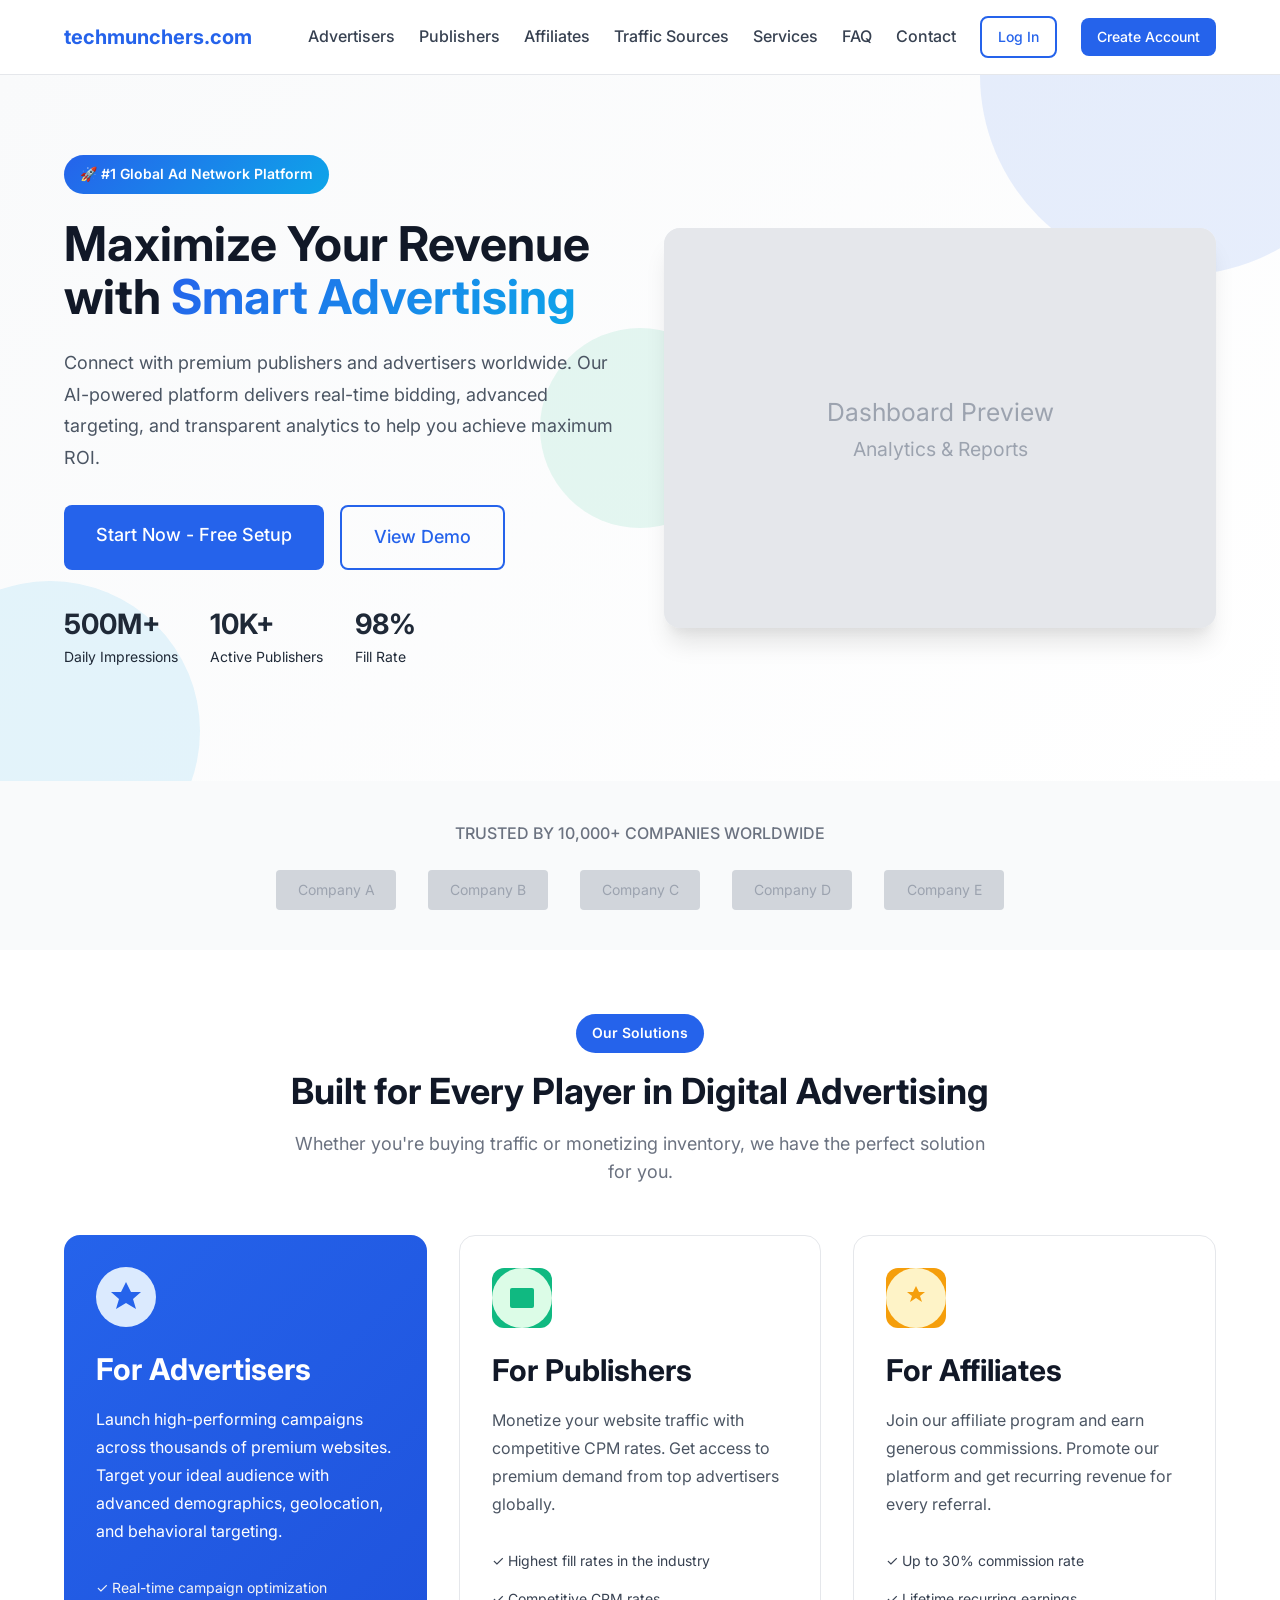
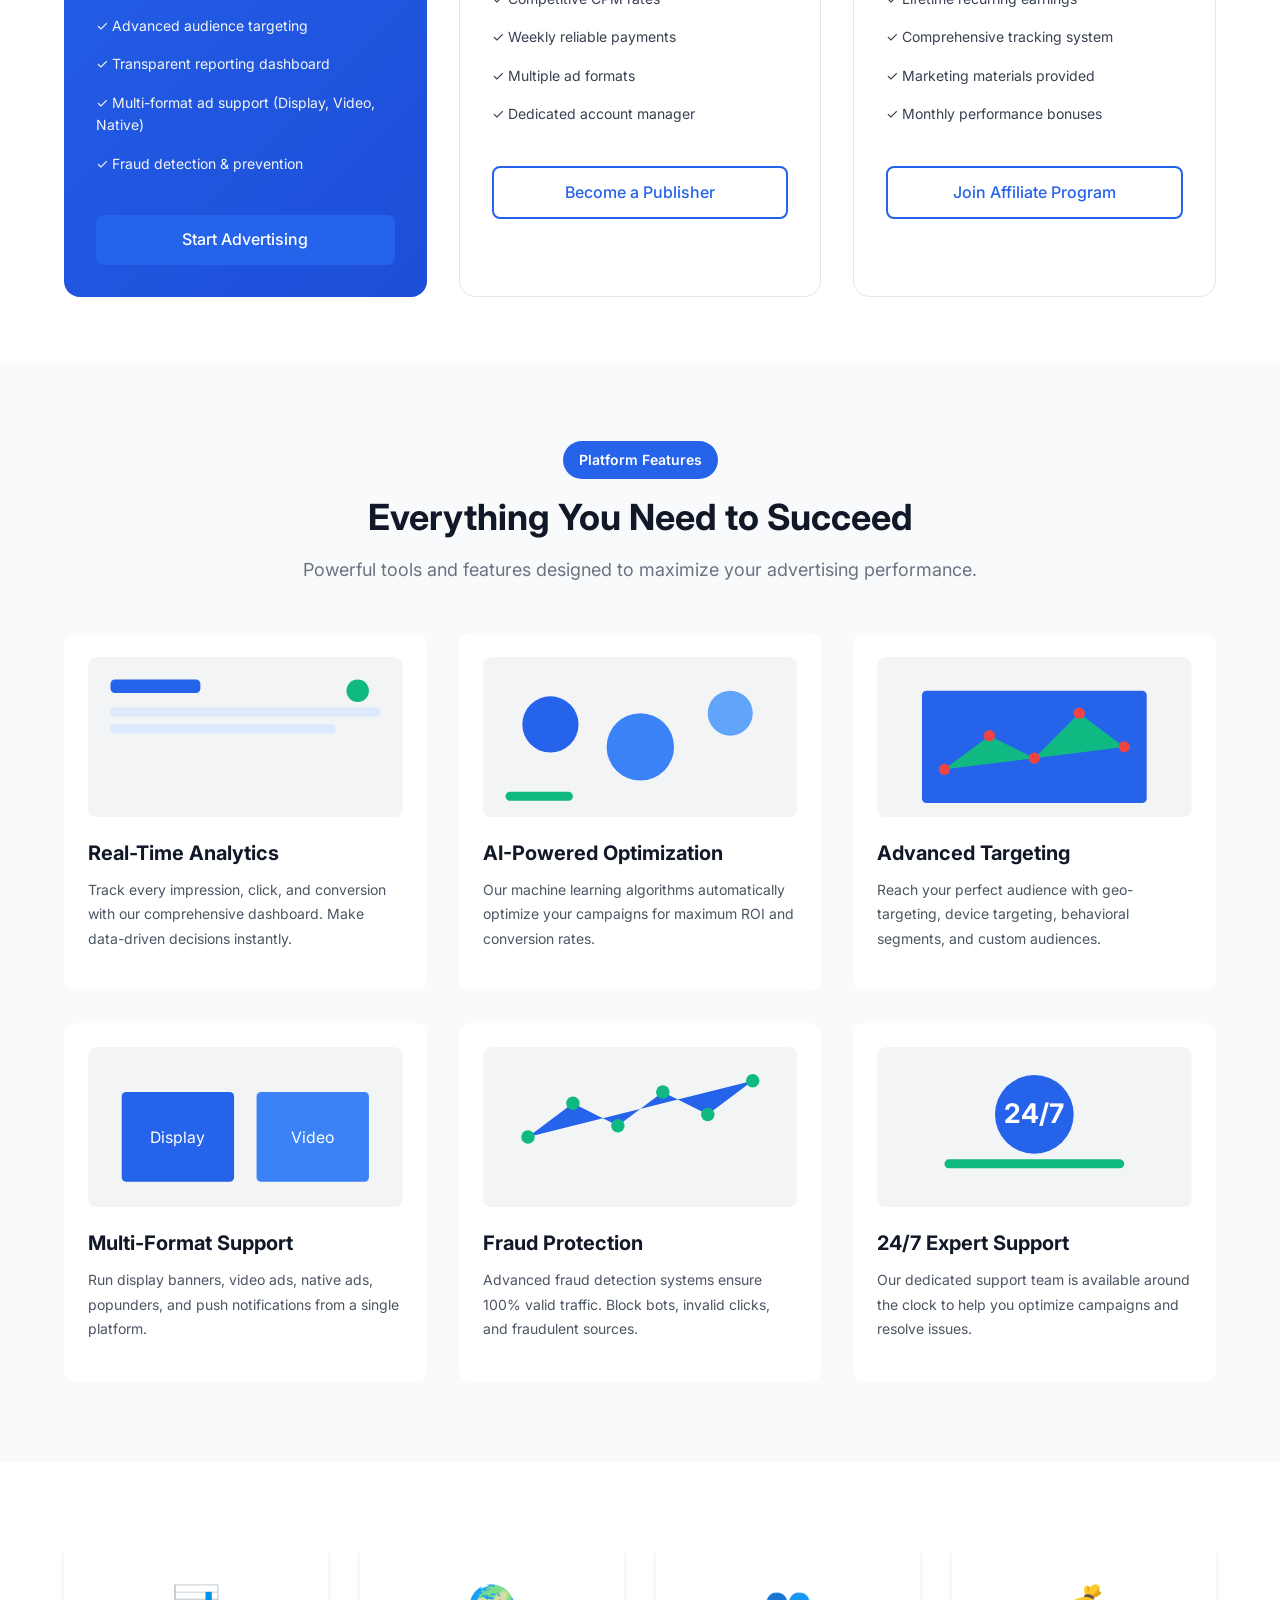
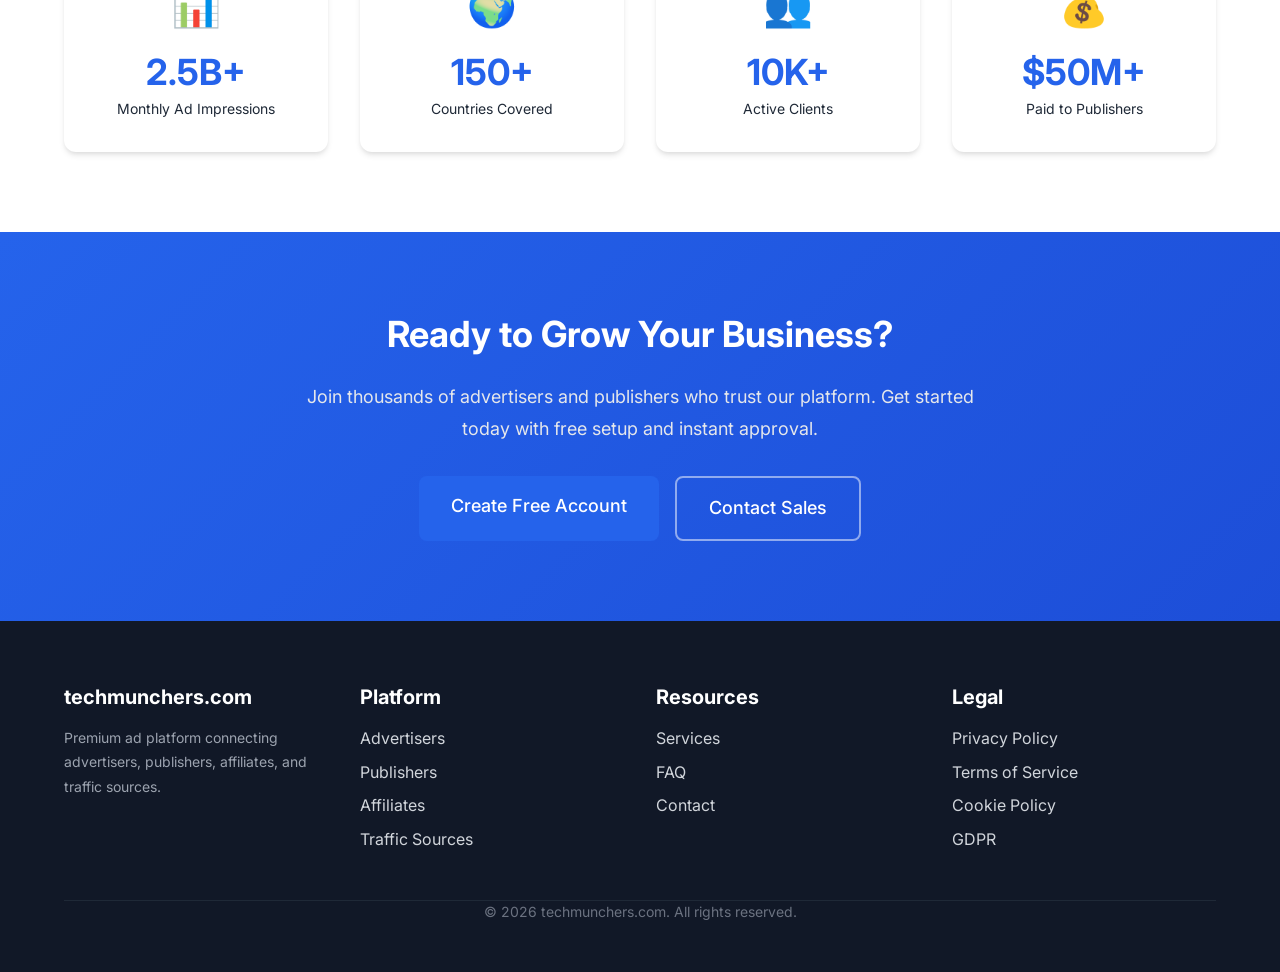
==== commit d1ab9841: "Complete site design and branding" ====
--- a/index.html
+++ b/index.html
@@ -17,27 +17,31 @@
 </head>
 <body>
   <!-- Navigation -->
-  <header class="navbar">
-    <div class="container">
-      <a href="index.html" class="navbar-brand">AdNetwork</a>
-      
-      <button class="navbar-toggle" aria-label="Toggle navigation" aria-expanded="false">
-        <span></span>
-        <span></span>
-        <span></span>
-      </button>
-      
-      <nav class="navbar-menu" id="navbar-menu">
-        <a href="pages/advertiser.html" class="navbar-link">Advertisers</a>
-        <a href="pages/publisher.html" class="navbar-link">Publishers</a>
-        <a href="pages/affiliate.html" class="navbar-link">Affiliates</a>
-        <a href="pages/traffic-sources.html" class="navbar-link">Traffic Sources</a>
-        <a href="pages/services.html" class="navbar-link">Services</a>
-        <a href="pages/contact.html" class="navbar-link">Contact</a>
-        <a href="#" class="btn btn-primary">Get Started</a>
-      </nav>
-    </div>
-  </header>
+  
+
+<header class="navbar">
+  <div class="container">
+    <a href="index.html" class="navbar-brand">techmunchers.com</a>
+    <button class="navbar-toggle" aria-label="Toggle navigation" aria-expanded="false">
+      <span></span>
+      <span></span>
+      <span></span>
+    </button>
+    <nav class="navbar-menu" id="navbar-menu">
+      <a href="pages/advertiser.html" class="navbar-link">Advertisers</a>
+      <a href="pages/publisher.html" class="navbar-link">Publishers</a>
+      <a href="pages/affiliate.html" class="navbar-link">Affiliates</a>
+      <a href="pages/traffic-sources.html" class="navbar-link">Traffic Sources</a>
+      <a href="pages/services.html" class="navbar-link">Services</a>
+      <a href="pages/faq.html" class="navbar-link">FAQ</a>
+      <a href="pages/contact.html" class="navbar-link">Contact</a>
+      <a href="#" class="btn btn-outline btn-sm">Log In</a>
+      <a href="#" class="btn btn-primary btn-sm">Create Account</a>
+    </nav>
+  </div>
+</header>
+
+
 
   <!-- Main Content -->
   <main>
@@ -370,46 +374,48 @@
   </main>
 
   <!-- Footer -->
-  <footer class="footer">
-    <div class="container">
-      <div class="d-grid" style="grid-template-columns: repeat(auto-fit, minmax(200px, 1fr)); gap: var(--spacing-8);">
-        <div>
-          <h4 style="color: var(--color-white);">AdNetwork</h4>
-          <p class="text-small text-muted">Connecting advertisers and publishers worldwide with cutting-edge technology.</p>
-        </div>
-        
-        <div>
-          <h5 style="color: var(--color-white);">Platform</h5>
-          <ul class="d-flex flex-column gap-2">
-            <li><a href="pages/advertiser.html">Advertisers</a></li>
-            <li><a href="pages/publisher.html">Publishers</a></li>
-            <li><a href="pages/affiliate.html">Affiliates</a></li>
-            <li><a href="pages/traffic-sources.html">Traffic Sources</a></li>
-          </ul>
-        </div>
-        
-        <div>
-          <h5 style="color: var(--color-white);">Company</h5>
-          <ul class="d-flex flex-column gap-2">
-            <li><a href="pages/services.html">Services</a></li>
-            <li><a href="pages/contact.html">Contact</a></li>
-          </ul>
-        </div>
-        
-        <div>
-          <h5 style="color: var(--color-white);">Legal</h5>
-          <ul class="d-flex flex-column gap-2">
-            <li><a href="#">Privacy Policy</a></li>
-            <li><a href="#">Terms of Service</a></li>
-          </ul>
-        </div>
-      </div>
-      
-      <div class="mt-8 pt-6" style="border-top: 1px solid var(--color-gray-800);">
-        <p class="text-small text-muted text-center">&copy; 2024 AdNetwork. All rights reserved.</p>
+  
+
+<footer class="footer">
+  <div class="container">
+    <div class="d-grid footer-grid" style="grid-template-columns: repeat(auto-fit, minmax(220px, 1fr)); gap: var(--spacing-8);">
+      <div class="footer-column">
+        <h4 class="footer-brand" style="color: var(--color-white);">techmunchers.com</h4>
+        <p class="footer-description text-small text-muted">Premium ad platform connecting advertisers, publishers, affiliates, and traffic sources.</p>
+      </div>
+      <div class="footer-column">
+        <h5 style="color: var(--color-white);">Platform</h5>
+        <ul class="d-flex flex-column gap-2">
+          <li><a href="pages/advertiser.html">Advertisers</a></li>
+          <li><a href="pages/publisher.html">Publishers</a></li>
+          <li><a href="pages/affiliate.html">Affiliates</a></li>
+          <li><a href="pages/traffic-sources.html">Traffic Sources</a></li>
+        </ul>
+      </div>
+      <div class="footer-column">
+        <h5 style="color: var(--color-white);">Resources</h5>
+        <ul class="d-flex flex-column gap-2">
+          <li><a href="pages/services.html">Services</a></li>
+          <li><a href="pages/faq.html">FAQ</a></li>
+          <li><a href="pages/contact.html">Contact</a></li>
+        </ul>
+      </div>
+      <div class="footer-column">
+        <h5 style="color: var(--color-white);">Legal</h5>
+        <ul class="d-flex flex-column gap-2">
+          <li><a href="pages/privacy-policy.html">Privacy Policy</a></li>
+          <li><a href="pages/terms-of-service.html">Terms of Service</a></li>
+          <li><a href="pages/cookie-policy.html">Cookie Policy</a></li>
+          <li><a href="pages/gdpr.html">GDPR</a></li>
+        </ul>
       </div>
     </div>
-  </footer>
+    <div class="mt-8 pt-6" style="border-top: 1px solid var(--color-gray-800);">
+      <p class="text-small text-muted text-center">&copy; 2026 techmunchers.com. All rights reserved.</p>
+    </div>
+  </div>
+</footer>
+
 
   <!-- JavaScript -->
   <script src="assets/js/main.js"></script>
--- a/assets/css/style.css
+++ b/assets/css/style.css
@@ -400,7 +400,8 @@
   transition: color var(--transition-fast);
 }
 
-.navbar-link:hover {
+.navbar-link:hover,
+.navbar-link.active {
   color: var(--color-primary);
 }
 
@@ -509,6 +510,11 @@
 /* =============================================
    Button Size Variants
    ============================================= */
+.btn-sm {
+  padding: var(--spacing-2) var(--spacing-4);
+  font-size: var(--font-size-sm);
+}
+
 .btn-lg {
   padding: var(--spacing-4) var(--spacing-8);
   font-size: var(--font-size-lg);
@@ -1008,3 +1014,316 @@
     height: 35px;
   }
 }
+
+/* Feature List inside Cards */
+.feature-list {
+    list-style: none;
+    padding: 0;
+    margin: 1.5rem 0;
+    text-align: left;
+}
+
+.feature-list li {
+    padding: 0.5rem 0;
+    padding-left: 1.5rem;
+    position: relative;
+    color: var(--gray-600);
+    font-size: 0.95rem;
+}
+
+.feature-list li::before {
+    content: "✓";
+    position: absolute;
+    left: 0;
+    color: var(--success);
+    font-weight: bold;
+}
+
+/* Pricing Cards */
+.pricing-grid {
+    display: grid;
+    grid-template-columns: repeat(auto-fit, minmax(300px, 1fr));
+    gap: 2rem;
+    margin-top: 3rem;
+}
+
+.pricing-card {
+    background: white;
+    border-radius: var(--radius-lg);
+    padding: 2.5rem;
+    box-shadow: var(--shadow-md);
+    border: 1px solid var(--gray-200);
+    transition: var(--transition);
+    position: relative;
+    display: flex;
+    flex-direction: column;
+}
+
+.pricing-card:hover {
+    transform: translateY(-5px);
+    box-shadow: var(--shadow-xl);
+}
+
+.pricing-card.featured {
+    border-color: var(--primary);
+    box-shadow: var(--shadow-lg);
+    transform: scale(1.05);
+    z-index: 1;
+}
+
+.pricing-card.featured:hover {
+    transform: scale(1.05) translateY(-5px);
+}
+
+.featured-badge {
+    position: absolute;
+    top: -12px;
+    left: 50%;
+    transform: translateX(-50%);
+    background: var(--primary);
+    color: white;
+    padding: 0.25rem 1rem;
+    border-radius: 20px;
+    font-size: 0.85rem;
+    font-weight: 600;
+}
+
+.pricing-header {
+    text-align: center;
+    margin-bottom: 1.5rem;
+}
+
+.pricing-header h3 {
+    font-size: 2rem;
+    color: var(--gray-900);
+    margin-bottom: 0.5rem;
+}
+
+.pricing-subtitle {
+    color: var(--gray-500);
+    font-size: 0.95rem;
+    margin-bottom: 1rem;
+}
+
+.pricing-icon {
+    color: var(--primary);
+    margin: 1rem 0;
+}
+
+.pricing-desc {
+    text-align: center;
+    color: var(--gray-600);
+    margin-bottom: 1.5rem;
+    line-height: 1.6;
+}
+
+.pricing-features {
+    list-style: none;
+    padding: 0;
+    margin: 0 0 2rem 0;
+    flex-grow: 1;
+}
+
+.pricing-features li {
+    padding: 0.75rem 0;
+    border-bottom: 1px solid var(--gray-100);
+    color: var(--gray-700);
+    font-size: 0.95rem;
+}
+
+.pricing-features li:last-child {
+    border-bottom: none;
+}
+
+/* Steps Container */
+.steps-container {
+    display: flex;
+    justify-content: space-between;
+    align-items: center;
+    max-width: 900px;
+    margin: 3rem auto 0;
+    flex-wrap: wrap;
+    gap: 1rem;
+}
+
+.step-item {
+    flex: 1;
+    min-width: 150px;
+    text-align: center;
+    padding: 1.5rem;
+}
+
+.step-number {
+    width: 50px;
+    height: 50px;
+    background: var(--primary);
+    color: white;
+    border-radius: 50%;
+    display: flex;
+    align-items: center;
+    justify-content: center;
+    font-size: 1.5rem;
+    font-weight: 700;
+    margin: 0 auto 1rem;
+}
+
+.step-item h4 {
+    font-size: 1.1rem;
+    margin-bottom: 0.5rem;
+    color: var(--gray-900);
+}
+
+.step-item p {
+    font-size: 0.9rem;
+    color: var(--gray-600);
+}
+
+.step-arrow {
+    font-size: 2rem;
+    color: var(--gray-400);
+    font-weight: bold;
+}
+
+/* Badge */
+.badge {
+    display: inline-block;
+    background: rgba(79, 70, 229, 0.1);
+    color: var(--primary);
+    padding: 0.5rem 1rem;
+    border-radius: 20px;
+    font-size: 0.875rem;
+    font-weight: 600;
+    margin-bottom: 1rem;
+}
+
+/* Hero Stats */
+.hero-stats {
+    display: flex;
+    gap: 2rem;
+    margin: 2rem 0;
+    flex-wrap: wrap;
+}
+
+.stat-item {
+    display: flex;
+    flex-direction: column;
+}
+
+.stat-number {
+    font-size: 1.75rem;
+    font-weight: 700;
+    color: var(--gray-900);
+}
+
+.stat-label {
+    font-size: 0.875rem;
+    color: var(--gray-500);
+}
+
+/* Outline Light Button */
+.btn-outline-light {
+    background: transparent;
+    border: 2px solid rgba(255, 255, 255, 0.5);
+    color: white;
+}
+
+.btn-outline-light:hover {
+    background: white;
+    color: var(--primary);
+    border-color: white;
+}
+
+/* White Button */
+.btn-white {
+    background: white;
+    color: var(--primary);
+    border: 2px solid white;
+}
+
+.btn-white:hover {
+    background: transparent;
+    color: white;
+    border-color: white;
+}
+
+/* Block Button */
+.btn-block {
+    display: block;
+    width: 100%;
+}
+
+/* Footer Styles */
+.footer {
+    background: var(--color-gray-900);
+    color: var(--color-gray-300);
+    padding: 4rem 0 2rem;
+}
+
+.footer-grid {
+    display: grid;
+    grid-template-columns: 2fr 1fr 1fr 1fr;
+    gap: 3rem;
+    margin-bottom: 3rem;
+}
+
+.footer-column {
+    display: flex;
+    flex-direction: column;
+}
+
+.footer-brand {
+    color: white;
+    font-size: var(--font-size-xl);
+    font-weight: var(--font-weight-bold);
+    margin-bottom: var(--spacing-4);
+}
+
+.footer-description {
+    color: var(--color-gray-400);
+    font-size: var(--font-size-sm);
+    line-height: var(--line-height-relaxed);
+    margin-bottom: var(--spacing-6);
+}
+
+.footer-social {
+    display: flex;
+    gap: var(--spacing-4);
+}
+
+.footer-social a {
+    color: var(--color-gray-400);
+    transition: color var(--transition-fast);
+}
+
+.footer-social a:hover {
+    color: white;
+}
+
+.footer-links {
+    list-style: none;
+    padding: 0;
+    margin: 0;
+}
+
+.footer-links li {
+    margin-bottom: var(--spacing-3);
+}
+
+.footer-links a {
+    color: var(--color-gray-400);
+    text-decoration: none;
+    transition: color var(--transition-fast);
+    font-size: var(--font-size-sm);
+}
+
+.footer-links a:hover {
+    color: white;
+}
+
+.footer-bottom {
+    border-top: 1px solid var(--color-gray-800);
+    padding-top: 2rem;
+    text-align: center;
+    color: var(--color-gray-500);
+    font-size: var(--font-size-sm);
+}
--- a/assets/css/responsive.css
+++ b/assets/css/responsive.css
@@ -104,3 +104,53 @@
     text-decoration: underline;
   }
 }
+
+/* Advertiser Page Responsive */
+@media (max-width: 992px) {
+  .pricing-card.featured {
+    transform: none;
+  }
+  
+  .pricing-card.featured:hover {
+    transform: translateY(-5px);
+  }
+  
+  .steps-container {
+    flex-direction: column;
+  }
+  
+  .step-arrow {
+    transform: rotate(90deg);
+  }
+  
+  .footer-grid {
+    grid-template-columns: 1fr 1fr;
+  }
+}
+
+@media (max-width: 768px) {
+  .hero-stats {
+    justify-content: center;
+  }
+  
+  .stat-item {
+    text-align: center;
+  }
+  
+  .pricing-grid {
+    grid-template-columns: 1fr;
+  }
+  
+  .footer-grid {
+    grid-template-columns: 1fr;
+    text-align: center;
+  }
+  
+  .step-item {
+    min-width: 100%;
+  }
+  
+  .step-arrow {
+    display: none;
+  }
+}
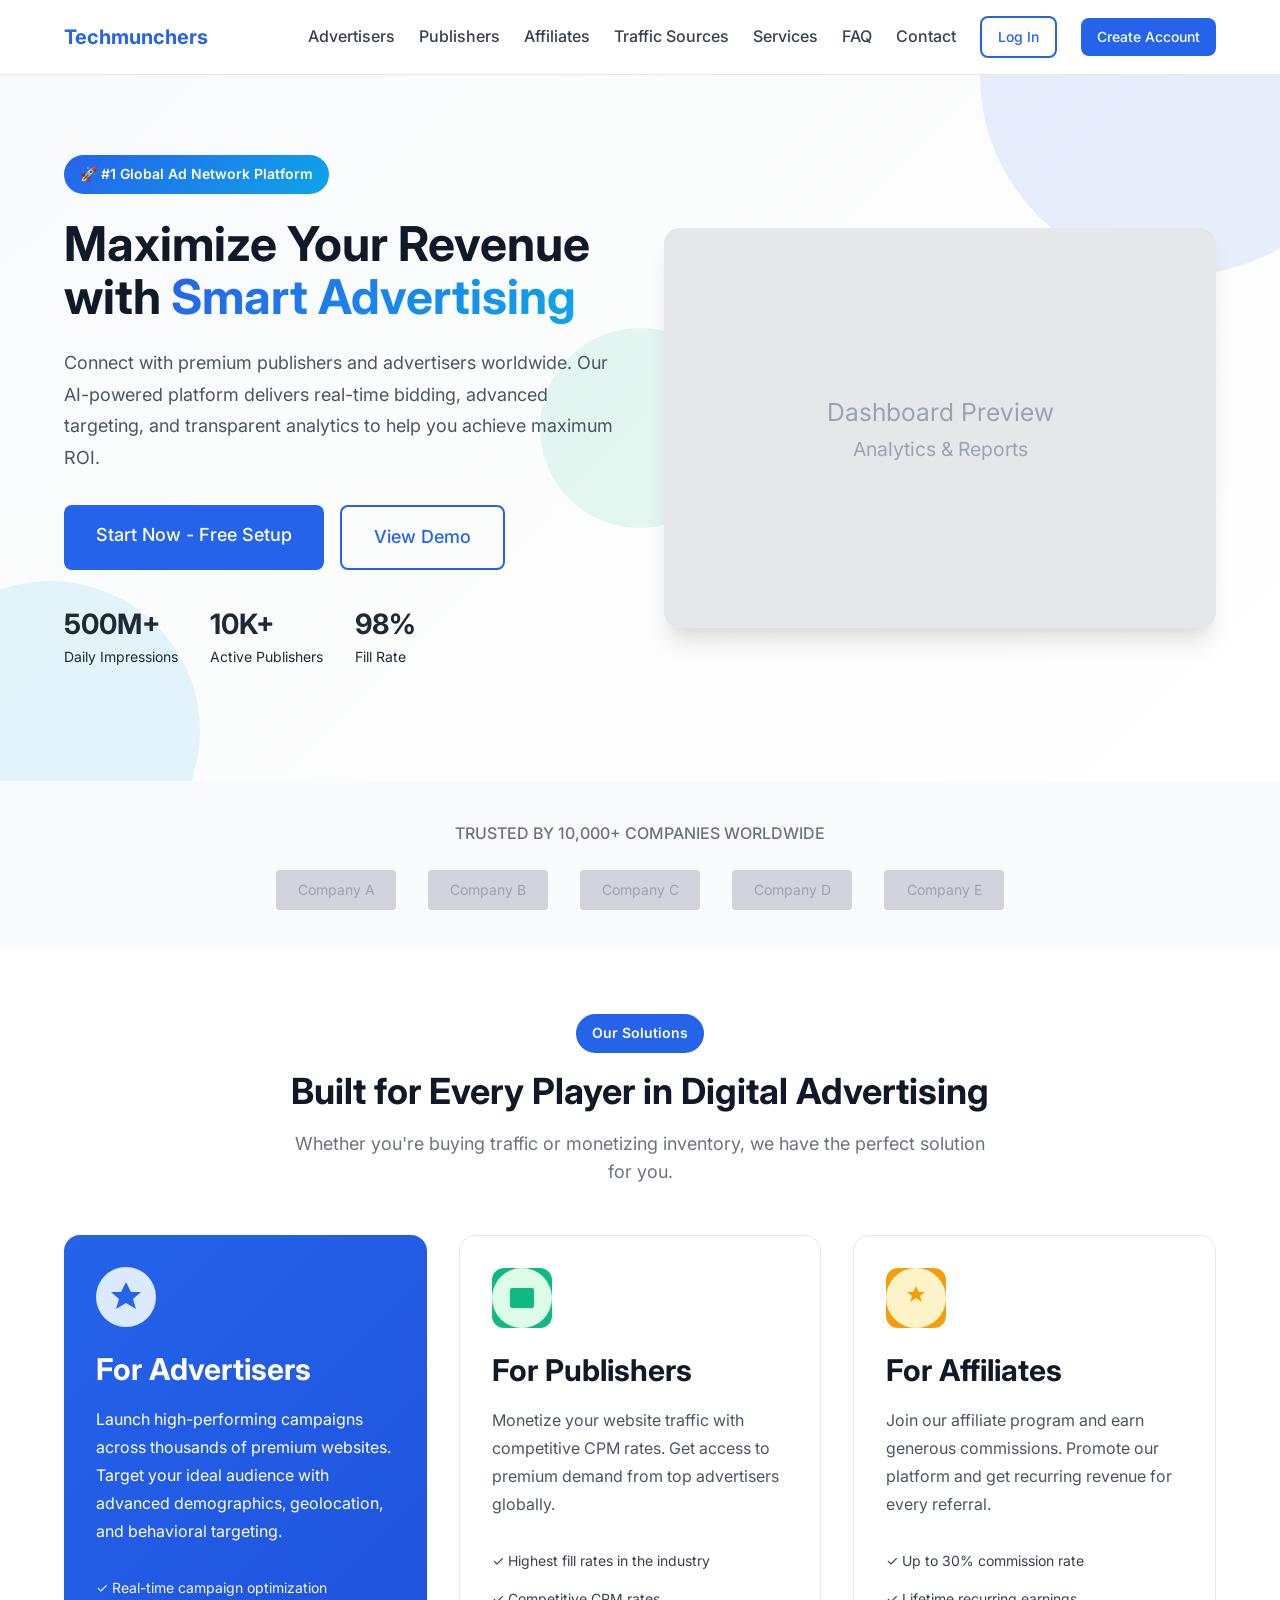
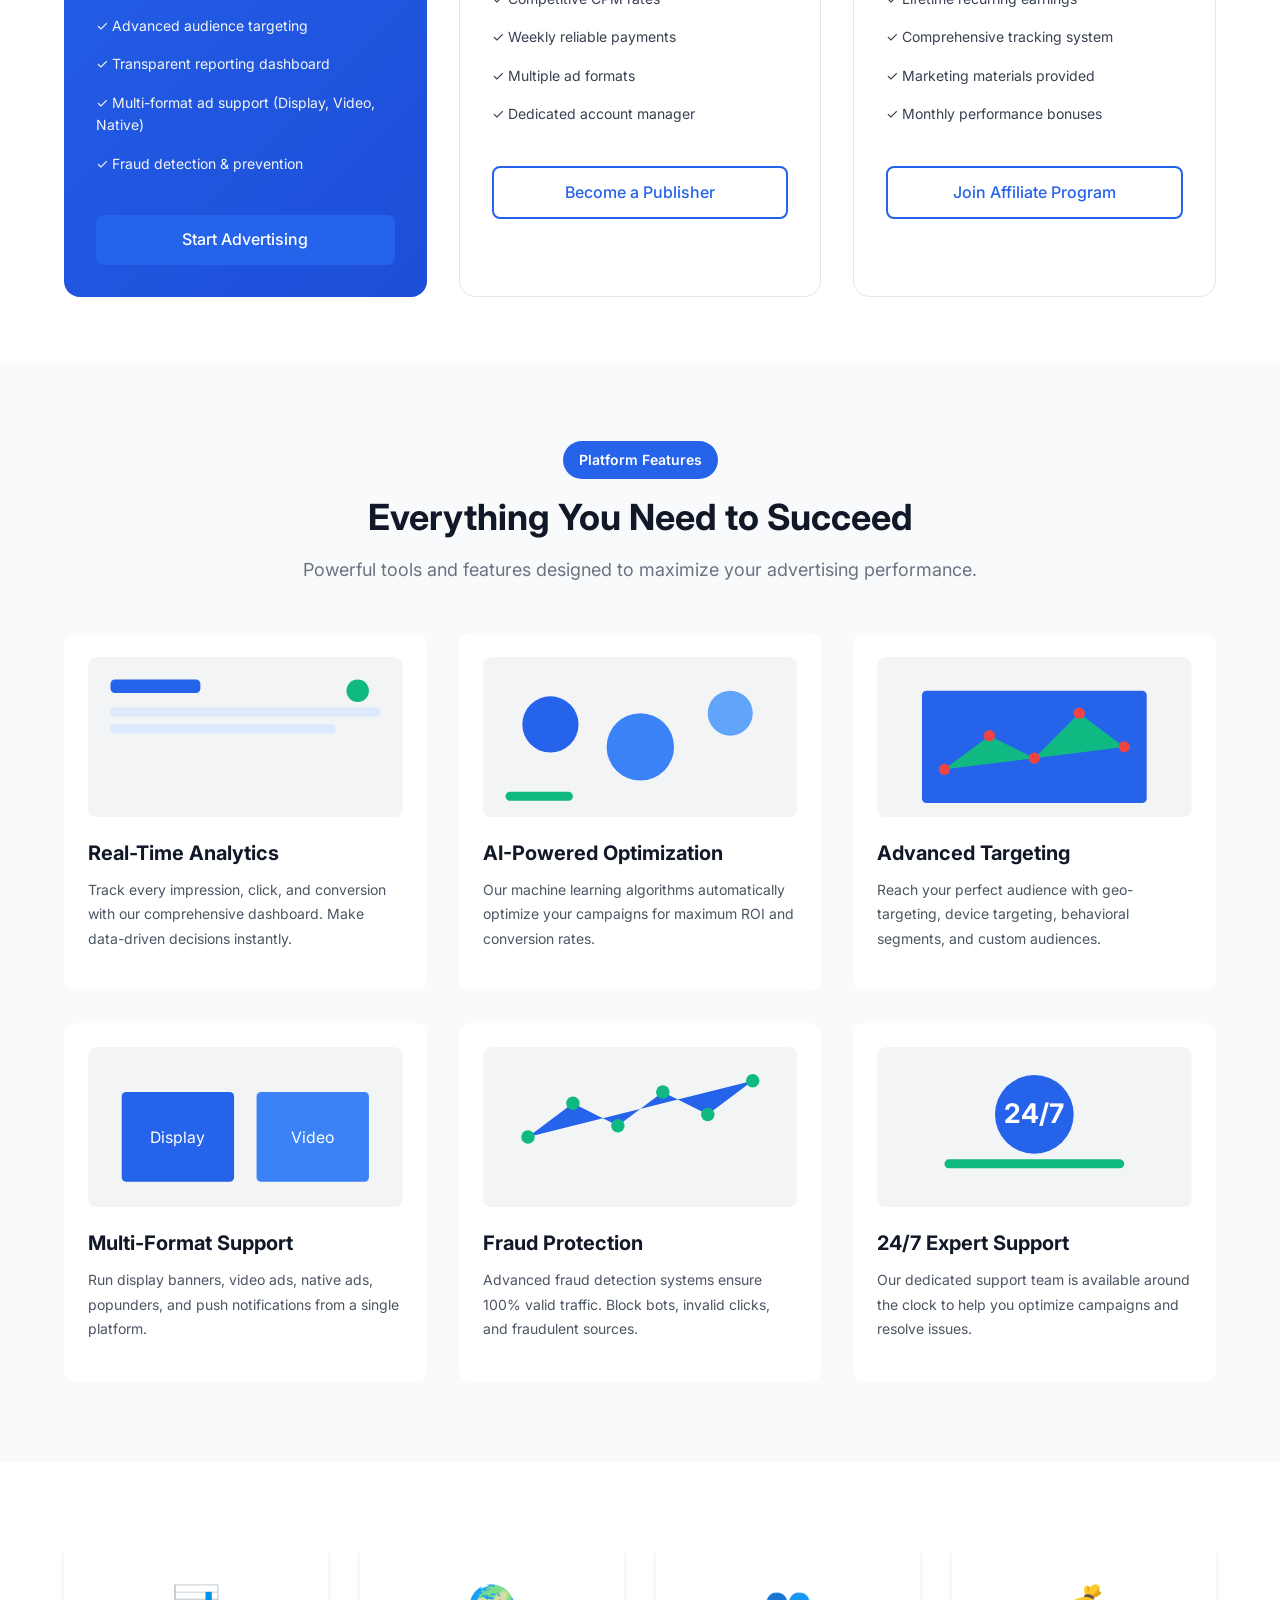
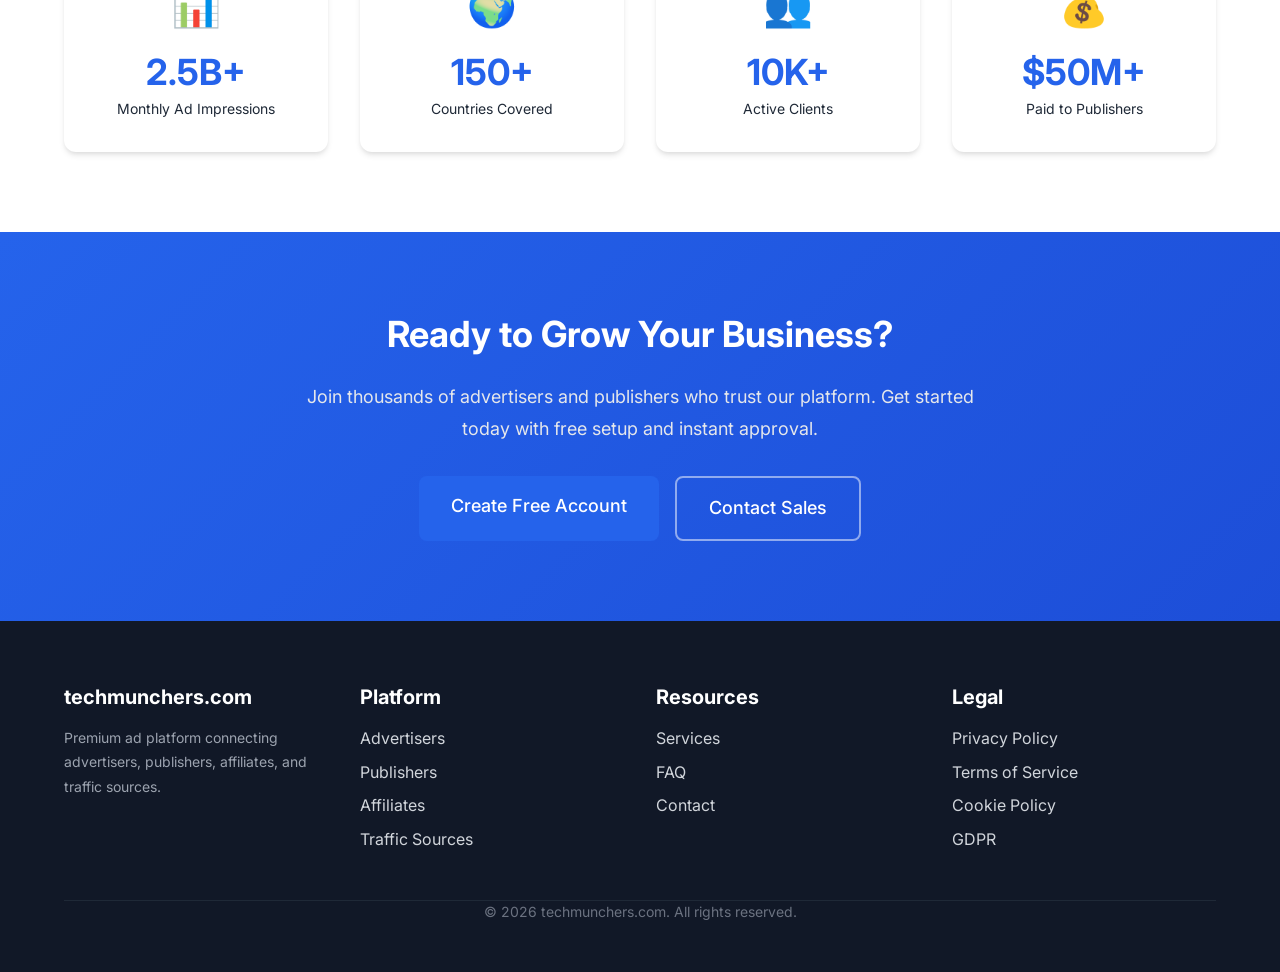
==== commit 87fe9380: "changing logo text" ====
--- a/index.html
+++ b/index.html
@@ -21,7 +21,7 @@
 
 <header class="navbar">
   <div class="container">
-    <a href="index.html" class="navbar-brand">techmunchers.com</a>
+    <a href="index.html" class="navbar-brand">Techmunchers</a>
     <button class="navbar-toggle" aria-label="Toggle navigation" aria-expanded="false">
       <span></span>
       <span></span>
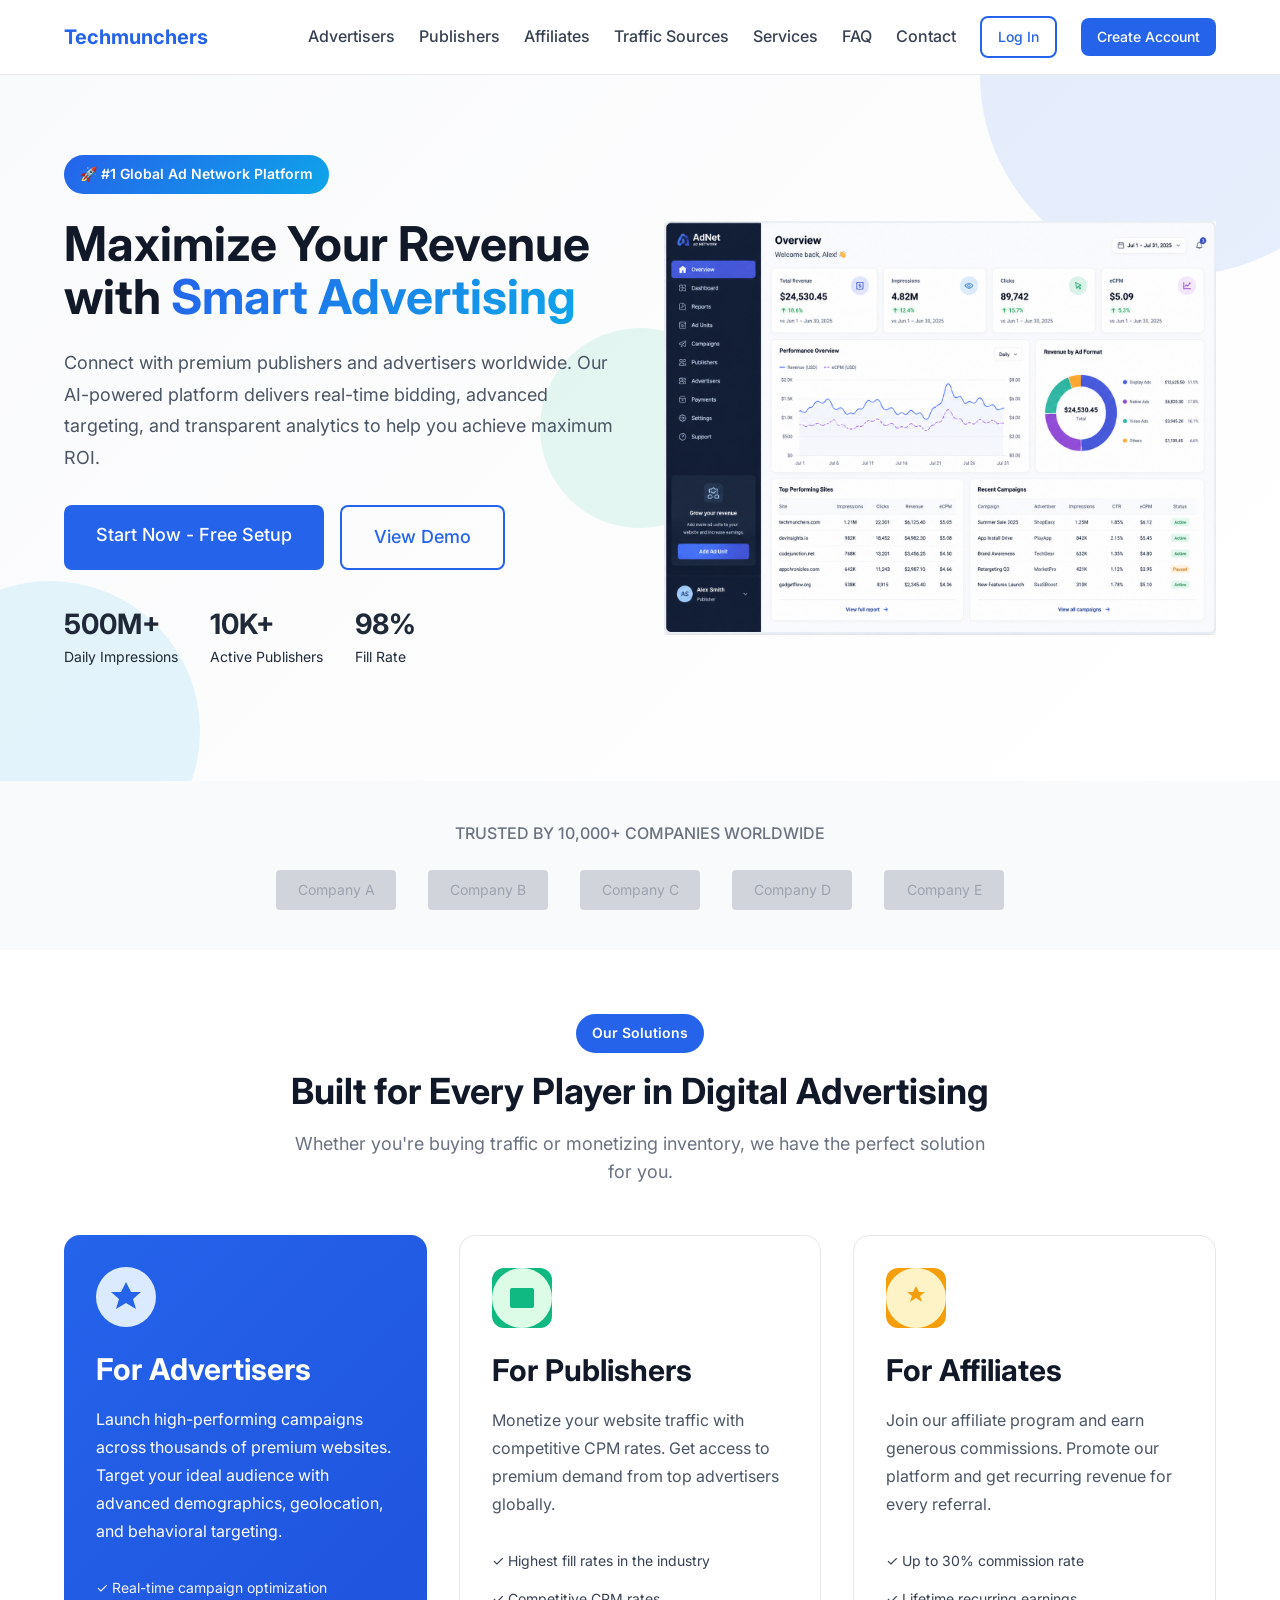
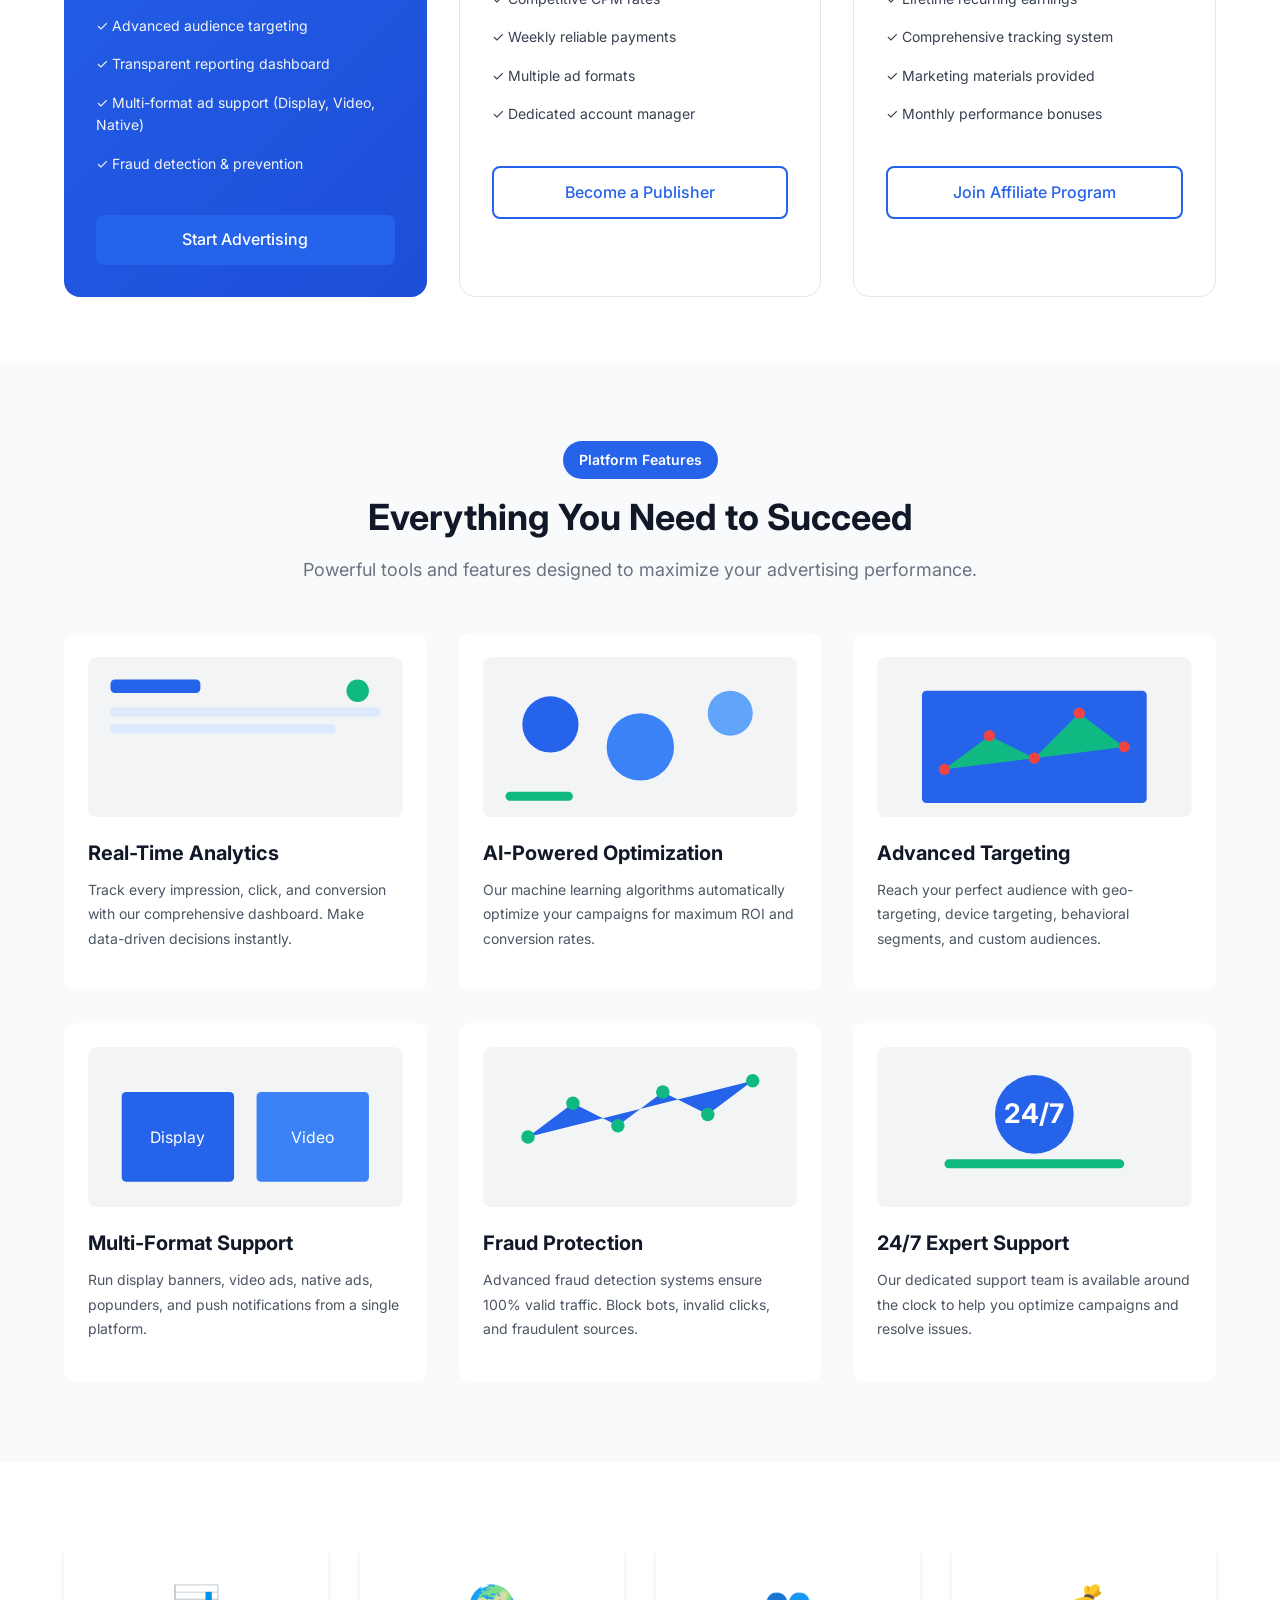
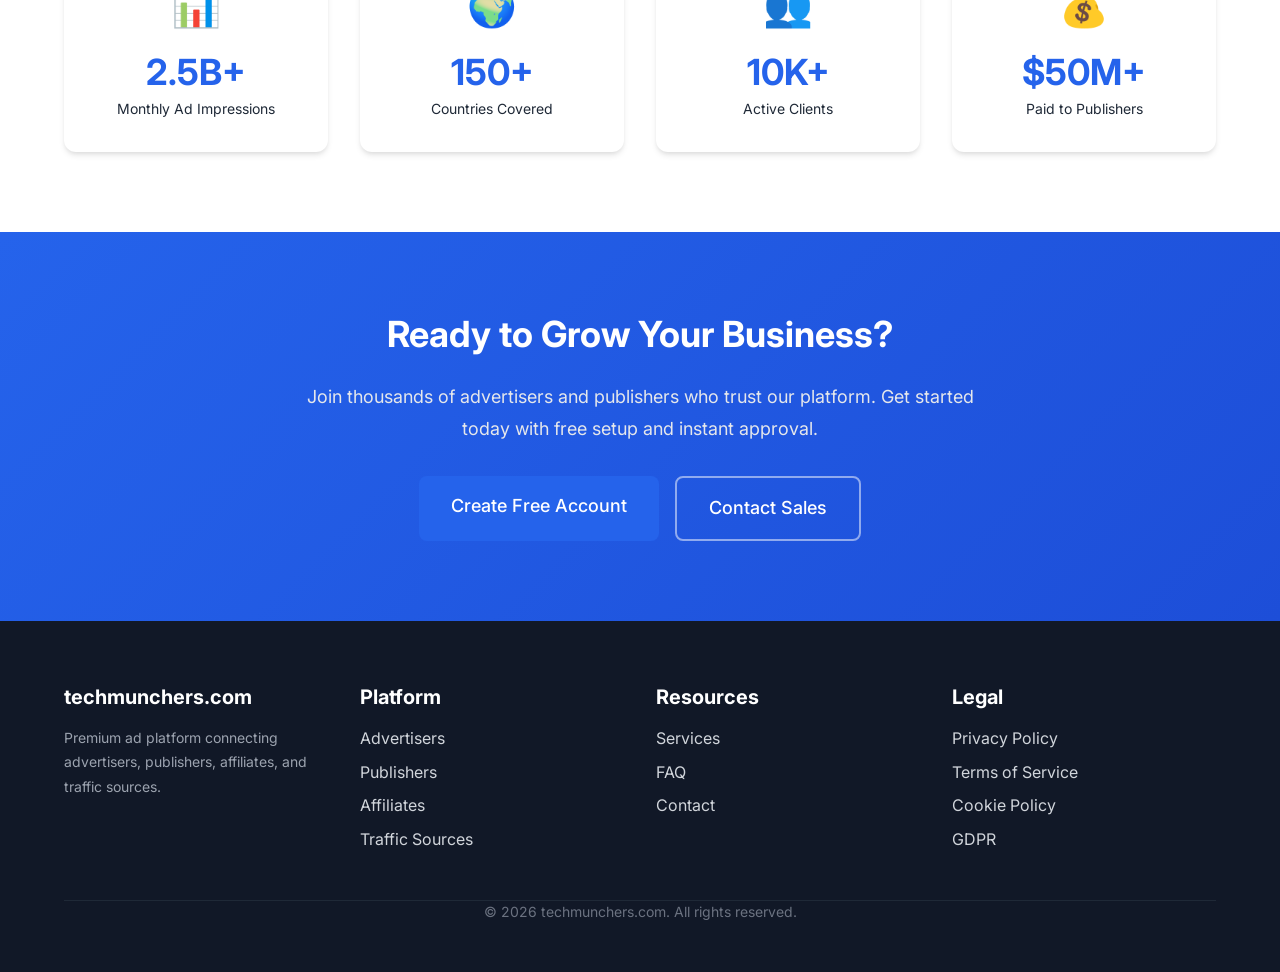
==== commit 28bbfd16: "adding  hero  images for all pages" ====
--- a/index.html
+++ b/index.html
@@ -76,15 +76,12 @@
               </div>
             </div>
           </div>
-          <div class="hero-image">
-            <div class="image-placeholder hero-placeholder">
-              <svg viewBox="0 0 400 300" xmlns="http://www.w3.org/2000/svg">
-                <rect fill="#E5E7EB" width="400" height="300"/>
-                <text fill="#9CA3AF" font-family="Inter, sans-serif" font-size="18" text-anchor="middle" x="200" y="140">Dashboard Preview</text>
-                <text fill="#9CA3AF" font-family="Inter, sans-serif" font-size="14" text-anchor="middle" x="200" y="165">Analytics & Reports</text>
-              </svg>
-            </div>
-          </div>
+         <div class="hero-image">
+  <img
+    src="assets/images/dashboard-preview.png"
+    alt="Dashboard preview showing analytics and reports"
+  >
+</div>
         </div>
       </div>
       <div class="hero-background-shapes">
